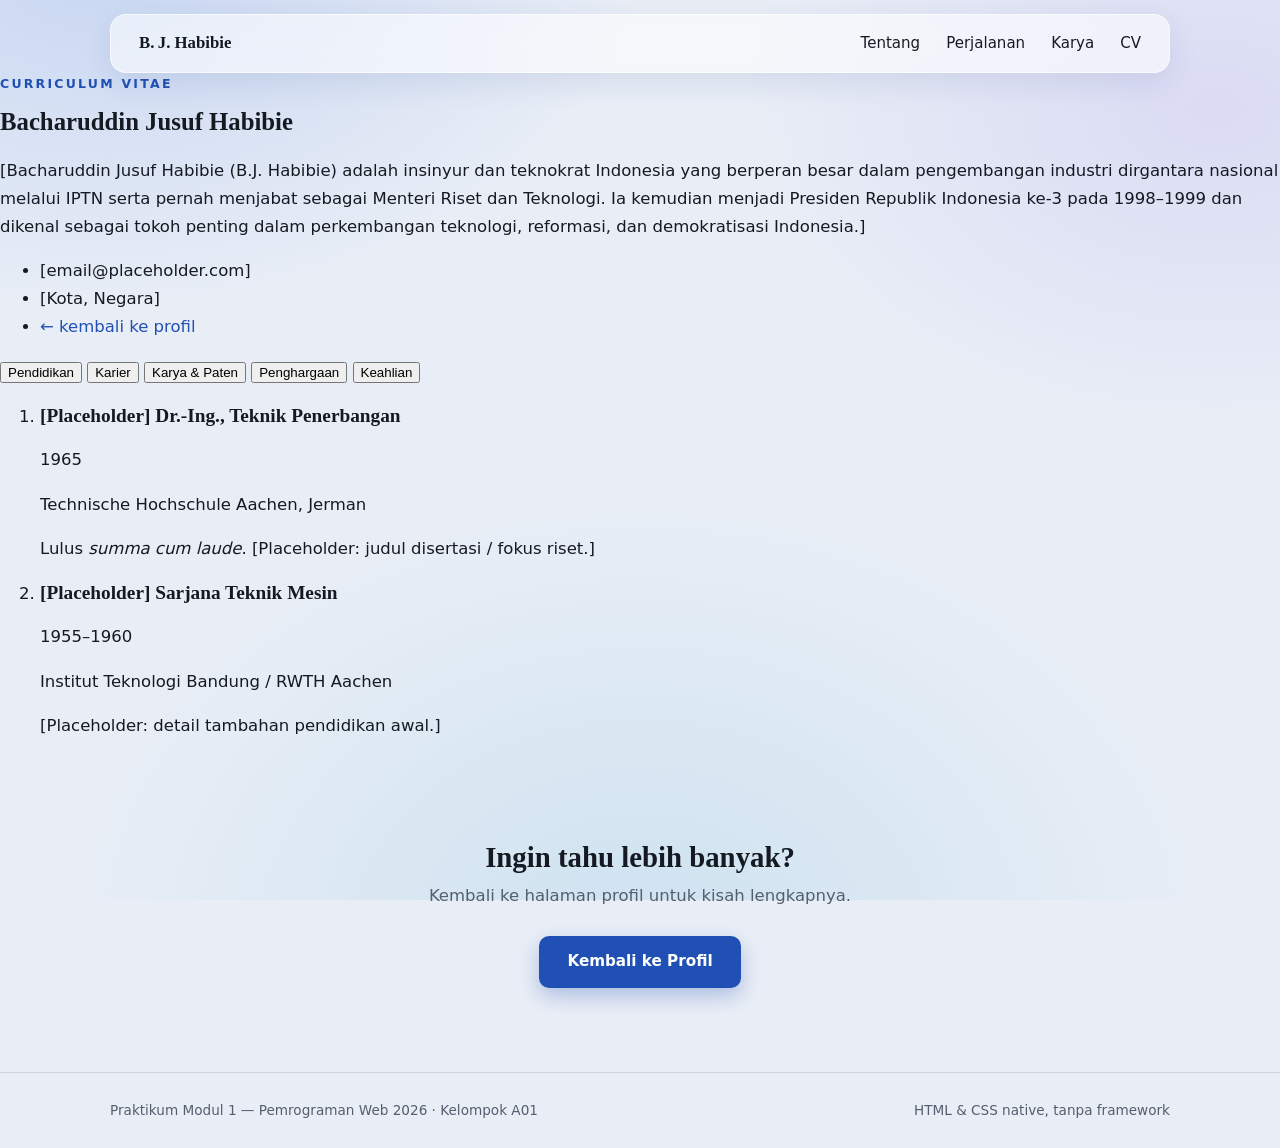
==== cv.html @ 192e9e18 "add: Halaman CV" ====
<!DOCTYPE html>
<html lang="id">
<head>
    <meta charset="UTF-8">
    <meta name="viewport" content="width=device-width, initial-scale=1.0">
    <title>CV — B.J. Habibie</title>
    <link rel="stylesheet" href="style.css">
</head>
<body>

    <header class="navbar">
        <div class="navbar-isi">
            <a href="index.html" class="logo">B.&thinsp;J.&nbsp;Habibie</a>

            <nav>
                <ul class="menu">
                    <li><a href="index.html#tentang">Tentang</a></li>
                    <li><a href="index.html#perjalanan">Perjalanan</a></li>
                    <li><a href="index.html#karya">Karya</a></li>
                    <li><a href="cv.html" class="menu-cv" aria-current="page">CV</a></li>
                </ul>
            </nav>
        </div>
    </header>

    <main>

        <!-- ===== KEPALA CV ===== -->
        <section class="cv-kepala">
            <p class="label">Curriculum Vitae</p>
            <h1>Bacharuddin Jusuf Habibie</h1>
            <p class="cv-pengantar">
                [Bacharuddin Jusuf Habibie (B.J. Habibie) adalah insinyur
                dan teknokrat Indonesia yang berperan besar dalam pengembangan industri dirgantara
                nasional melalui IPTN serta pernah menjabat sebagai Menteri Riset dan Teknologi.
                Ia kemudian menjadi Presiden Republik Indonesia ke-3 pada 1998–1999 dan dikenal sebagai tokoh
                penting dalam perkembangan teknologi, reformasi, dan demokratisasi Indonesia.]
            </p>

            <ul class="cv-kontak">
                <li>[email@placeholder.com]</li>
                <li>[Kota, Negara]</li>
                <li><a href="index.html">← kembali ke profil</a></li>
            </ul>
        </section>

        <!-- ===== CV TAB: interaktif ===== -->
        <section class="cv-tab-area" aria-label="Isi CV">

            <div class="cv-tab-bingkai">

                <!-- Daftar tab -->
                <div class="cv-tab-list" role="tablist" aria-label="Bagian CV">
                    <button class="cv-tab" role="tab" id="tab-pendidikan"
                            aria-controls="panel-pendidikan" aria-selected="true">
                        Pendidikan
                    </button>
                    <button class="cv-tab" role="tab" id="tab-karier"
                            aria-controls="panel-karier" aria-selected="false" tabindex="-1">
                        Karier
                    </button>
                    <button class="cv-tab" role="tab" id="tab-karya"
                            aria-controls="panel-karya" aria-selected="false" tabindex="-1">
                        Karya &amp; Paten
                    </button>
                    <button class="cv-tab" role="tab" id="tab-penghargaan"
                            aria-controls="panel-penghargaan" aria-selected="false" tabindex="-1">
                        Penghargaan
                    </button>
                    <button class="cv-tab" role="tab" id="tab-keahlian"
                            aria-controls="panel-keahlian" aria-selected="false" tabindex="-1">
                        Keahlian
                    </button>
                </div>

                <!-- Panel: Pendidikan -->
                <div class="cv-panel" role="tabpanel" id="panel-pendidikan"
                     aria-labelledby="tab-pendidikan">
                    <ol class="cv-daftar">
                        <li>
                            <div class="cv-baris-atas">
                                <h3>[Placeholder] Dr.-Ing., Teknik Penerbangan</h3>
                                <span class="cv-tahun">1965</span>
                            </div>
                            <p class="cv-institusi">Technische Hochschule Aachen, Jerman</p>
                            <p>Lulus <em>summa cum laude</em>. [Placeholder: judul disertasi / fokus riset.]</p>
                        </li>
                        <li>
                            <div class="cv-baris-atas">
                                <h3>[Placeholder] Sarjana Teknik Mesin</h3>
                                <span class="cv-tahun">1955&ndash;1960</span>
                            </div>
                            <p class="cv-institusi">Institut Teknologi Bandung / RWTH Aachen</p>
                            <p>[Placeholder: detail tambahan pendidikan awal.]</p>
                        </li>
                    </ol>
                </div>

                <!-- Panel: Karier -->
                <div class="cv-panel" role="tabpanel" id="panel-karier"
                     aria-labelledby="tab-karier" hidden>
                    <ol class="cv-daftar">
                        <li>
                            <div class="cv-baris-atas">
                                <h3>[Placeholder] Presiden ke-3 Republik Indonesia</h3>
                                <span class="cv-tahun">1998&ndash;1999</span>
                            </div>
                            <p class="cv-institusi">Republik Indonesia</p>
                            <p>[Placeholder: pencapaian utama masa jabatan.]</p>
                        </li>
                        <li>
                            <div class="cv-baris-atas">
                                <h3>[Placeholder] Menteri Riset dan Teknologi</h3>
                                <span class="cv-tahun">1978&ndash;1998</span>
                            </div>
                            <p class="cv-institusi">Kabinet Republik Indonesia</p>
                            <p>[Placeholder: ringkasan tanggung jawab dan capaian.]</p>
                        </li>
                        <li>
                            <div class="cv-baris-atas">
                                <h3>[Placeholder] Wakil Presiden Teknologi</h3>
                                <span class="cv-tahun">1974&ndash;1978</span>
                            </div>
                            <p class="cv-institusi">Messerschmitt-B&ouml;lkow-Blohm, Jerman</p>
                            <p>[Placeholder: deskripsi peran.]</p>
                        </li>
                    </ol>
                </div>

                <!-- Panel: Karya & Paten -->
                <div class="cv-panel" role="tabpanel" id="panel-karya"
                     aria-labelledby="tab-karya" hidden>
                    <div class="cv-grid-ringkas">
                        <div class="cv-kartu-ringkas">
                            <h3>[Placeholder] N-250 Gatotkaca</h3>
                            <p>Ringkasan singkat kontribusi &mdash; ganti dengan detail asli.</p>
                        </div>
                        <div class="cv-kartu-ringkas">
                            <h3>[Placeholder] CN-235</h3>
                            <p>Ringkasan singkat kontribusi &mdash; ganti dengan detail asli.</p>
                        </div>
                        <div class="cv-kartu-ringkas">
                            <h3>[Placeholder] Faktor Habibie</h3>
                            <p>Ringkasan singkat kontribusi &mdash; ganti dengan detail asli.</p>
                        </div>
                        <div class="cv-kartu-ringkas">
                            <h3>[Placeholder] Publikasi &amp; Paten</h3>
                            <p>Jumlah dan lingkup &mdash; ganti dengan detail asli.</p>
                        </div>
                    </div>
                </div>

                <!-- Panel: Penghargaan -->
                <div class="cv-panel" role="tabpanel" id="panel-penghargaan"
                     aria-labelledby="tab-penghargaan" hidden>
                    <ul class="cv-daftar-sederhana">
                        <li><strong>[Placeholder Tahun]</strong> — Nama penghargaan / gelar kehormatan.</li>
                        <li><strong>[Placeholder Tahun]</strong> — Nama penghargaan / gelar kehormatan.</li>
                        <li><strong>[Placeholder Tahun]</strong> — Nama penghargaan / gelar kehormatan.</li>
                    </ul>
                </div>

                <!-- Panel: Keahlian -->
                <div class="cv-panel" role="tabpanel" id="panel-keahlian"
                     aria-labelledby="tab-keahlian" hidden>
                    <div class="cv-tag-grup">
                        <span class="cv-tag">[Placeholder] Rekayasa Struktur Pesawat</span>
                        <span class="cv-tag">[Placeholder] Manajemen Riset</span>
                        <span class="cv-tag">[Placeholder] Kebijakan Teknologi</span>
                        <span class="cv-tag">[Placeholder] Kepemimpinan Publik</span>
                        <span class="cv-tag">[Placeholder] Bahasa: ...</span>
                    </div>
                </div>

            </div>
        </section>

        <!-- ===== AJAKAN AKHIR ===== -->
        <section class="ajakan">
            <h2>Ingin tahu lebih banyak?</h2>
            <p>Kembali ke halaman profil untuk kisah lengkapnya.</p>
            <a href="index.html" class="tombol">Kembali ke Profil</a>
        </section>

    </main>

    <footer class="footer">
        <div class="footer-isi">
            <p>Praktikum Modul 1 &mdash; Pemrograman Web 2026 &middot; Kelompok A01</p>
            <p>HTML &amp; CSS native, tanpa framework</p>
        </div>
    </footer>

    <script>
        // Tab CV: klik tombol tab -> tampilkan panel terkait, sembunyikan lainnya.
        // Ditulis vanilla JS, tanpa library, sesuai batasan tugas.
        (function () {
            const tabs = document.querySelectorAll('.cv-tab');
            const panels = document.querySelectorAll('.cv-panel');

            function aktifkan(tab) {
                tabs.forEach(function (t) {
                    const aktif = t === tab;
                    t.setAttribute('aria-selected', aktif ? 'true' : 'false');
                    t.tabIndex = aktif ? 0 : -1;
                });
                panels.forEach(function (panel) {
                    panel.hidden = panel.id !== tab.getAttribute('aria-controls');
                });
            }

            tabs.forEach(function (tab, index) {
                tab.addEventListener('click', function () {
                    aktifkan(tab);
                });

                // Navigasi panah kiri/kanan antar tab (aksesibilitas keyboard)
                tab.addEventListener('keydown', function (e) {
                    let target = null;
                    if (e.key === 'ArrowRight') {
                        target = tabs[(index + 1) % tabs.length];
                    } else if (e.key === 'ArrowLeft') {
                        target = tabs[(index - 1 + tabs.length) % tabs.length];
                    }
                    if (target) {
                        e.preventDefault();
                        target.focus();
                        aktifkan(target);
                    }
                });
            });
        })();
    </script>

</body>
</html>
---- style.css ----
/* ==========================================================
   style.css — Portfolio B.J. Habibie
   Praktikum Modul 1 PemWeb 2026 — HTML & CSS native

   Arah desain: "langit teknik" — latar gradasi biru berlapis,
   panel kaca tembus pandang (frosted glass / backdrop-filter),
   tinta gelap, satu biru teknik. Font sistem, tanpa internet.

   Peta requirement (untuk demo, cari komentar bertanda ini):
     [REQ: PSEUDO-CLASS]  [REQ: POSITION]  [REQ: DISPLAY]
     [REQ: FLEX]          [REQ: GRID]      [REQ: RESPONSIVE]
   ========================================================== */


/* ---------- 1. Variabel ---------- */

:root {
    --tinta:      #151a22;
    --redup:      #545e6e;
    --biru:       #2050b3;   /* biru teknik / blueprint */
    --biru-tua:   #173c88;
    --biru-pucat: rgba(32, 80, 179, 0.08);
    --garis:      rgba(21, 26, 34, 0.12);

    /* resep kaca: putih tembus pandang + blur latar */
    --kaca:       rgba(255, 255, 255, 0.55);
    --kaca-pekat: rgba(255, 255, 255, 0.72);
    --kaca-tepi:  rgba(255, 255, 255, 0.65);

    --serif: Georgia, "Times New Roman", serif;
    --sans:  "Segoe UI", system-ui, -apple-system, Roboto, sans-serif;

    --lebar:  1060px;
    --radius: 16px;
    --jeda:   0.22s ease;
    --bayang: 0 10px 30px rgba(23, 60, 136, 0.10);
}


/* ---------- 2. Dasar ---------- */

* { box-sizing: border-box; }

body {
    margin: 0;
    font-family: var(--sans);
    font-size: 16.5px;
    line-height: 1.7;
    color: var(--tinta);
    /* latar berlapis: tiga cahaya biru di atas dasar dingin */
    background-color: #e9eef6;
    background-image:
        radial-gradient(900px 600px at 8% -5%,  rgba(64, 118, 226, 0.20), transparent 60%),
        radial-gradient(800px 550px at 95% 12%, rgba(120, 92, 228, 0.13), transparent 60%),
        radial-gradient(900px 700px at 50% 105%, rgba(38, 154, 204, 0.14), transparent 65%);
    background-attachment: fixed;
    background-repeat: no-repeat;
}

img { max-width: 100%; display: block; }          /* [REQ: DISPLAY] block */

h1, h2, h3 {
    font-family: var(--serif);
    font-weight: 600;
    line-height: 1.15;
    margin-top: 0;
    text-wrap: balance;
}

a { color: var(--biru); text-decoration: none; }

/* label kecil huruf kapital — dipakai berulang */
.label {
    margin: 0 0 14px;
    font-size: 0.78rem;
    font-weight: 600;
    letter-spacing: 0.18em;
    text-transform: uppercase;
    color: var(--biru);
}

/* [REQ: PSEUDO-CLASS] :focus-visible — penanda fokus keyboard */
a:focus-visible,
button:focus-visible {
    outline: 2px solid var(--biru);
    outline-offset: 3px;
}


/* ---------- 3. Navbar: bilah kaca melayang ---------- */

.navbar {
    position: sticky;                /* [REQ: POSITION] sticky — menempel saat digulir */
    top: 14px;
    z-index: 100;
    max-width: var(--lebar);
    margin: 14px auto 0;
    padding: 0 8px;
    background-color: var(--kaca);
    backdrop-filter: blur(14px);     /* efek kaca: buramkan apa pun di belakangnya */
    -webkit-backdrop-filter: blur(14px);
    border: 1px solid var(--kaca-tepi);
    border-radius: var(--radius);
    box-shadow: var(--bayang);
}

.navbar-isi {
    padding: 14px 20px;
    display: flex;                   /* [REQ: FLEX] nama kiri, menu kanan */
    align-items: baseline;
    justify-content: space-between;
    gap: 16px;
}

.logo {
    font-family: var(--serif);
    font-size: 1.05rem;
    font-weight: 600;
    color: var(--tinta);
}

.menu {
    list-style: none;
    margin: 0;
    padding: 0;
    display: flex;                   /* [REQ: FLEX] */
    align-items: baseline;
    gap: 26px;
}

.menu a {
    position: relative;              /* [REQ: POSITION] induk garis bawah animasi */
    display: inline-block;           /* [REQ: DISPLAY] inline-block */
    font-size: 0.94rem;
    font-weight: 500;
    color: var(--tinta);
}

/* garis bawah yang tumbuh saat hover */
.menu a::after {
    content: "";
    position: absolute;              /* [REQ: POSITION] absolute — relatif ke tautannya */
    left: 0;
    bottom: -4px;
    width: 100%;
    height: 2px;
    background-color: var(--biru);
    transform: scaleX(0);
    transform-origin: left;
    transition: transform var(--jeda);
}

/* [REQ: PSEUDO-CLASS] :hover */
.menu a:hover::after { transform: scaleX(1); }

.menu-cv { color: var(--biru); font-weight: 600; }


/* ---------- 4. Hero ---------- */

.hero {
    max-width: var(--lebar);
    margin: 0 auto;
    padding: 84px 24px 64px;
    display: grid;                   /* [REQ: GRID] teks | foto */
    grid-template-columns: 1.2fr 0.8fr;
    align-items: center;
    gap: 64px;
}

.hero h1 {
    margin: 0 0 20px;
    font-size: 3.4rem;
    letter-spacing: -0.01em;
}

.hero-pengantar {
    margin: 0 0 32px;
    max-width: 52ch;
    font-size: 1.12rem;
    color: var(--redup);
}

.hero-tombol {
    display: flex;                   /* [REQ: FLEX] */
    flex-wrap: wrap;
    align-items: center;
    gap: 26px;
}

.hero-foto {
    margin: 0;
    position: relative;              /* [REQ: POSITION] induk untuk bingkai offset */
}

.hero-foto img {
    width: 100%;
    border-radius: var(--radius);
    border: 1px solid var(--kaca-tepi);
    box-shadow: 0 18px 44px rgba(23, 60, 136, 0.20);
}

/* bingkai kaca tipis yang bergeser di belakang foto */
.hero-foto::before {
    content: "";
    position: absolute;              /* [REQ: POSITION] absolute */
    top: 16px;
    left: 16px;
    width: 100%;
    height: calc(100% - 2.4em);
    background-color: var(--biru-pucat);
    border: 1px solid rgba(32, 80, 179, 0.25);
    border-radius: var(--radius);
    z-index: -1;
}

.hero-foto figcaption {
    margin-top: 12px;
    font-size: 0.82rem;
    color: var(--redup);
}


/* ---------- 5. Tombol & tautan ---------- */

.tombol {
    display: inline-block;           /* [REQ: DISPLAY] inline-block — <a> bisa diberi padding */
    padding: 13px 28px;
    font-size: 0.95rem;
    font-weight: 600;
    color: #ffffff;
    background-color: var(--biru);
    border-radius: 10px;
    box-shadow: 0 8px 20px rgba(32, 80, 179, 0.30);
    transition: background-color var(--jeda), transform var(--jeda), box-shadow var(--jeda);
}

/* [REQ: PSEUDO-CLASS] :hover dan :active */
.tombol:hover {
    background-color: var(--biru-tua);
    transform: translateY(-2px);
    box-shadow: 0 12px 26px rgba(32, 80, 179, 0.38);
}

.tombol:active { transform: translateY(0); }

.tautan-panah {
    font-weight: 600;
    font-size: 0.95rem;
}

.tautan-panah::after {
    content: " \2193";               /* panah ke bawah */
    display: inline-block;
    transition: transform var(--jeda);
}

.tautan-panah:hover::after { transform: translateY(3px); }


/* ---------- 6. Statistik: panel kaca ---------- */

.statistik {
    max-width: var(--lebar);
    margin: 0 auto;
    padding: 34px 36px;
    display: grid;                   /* [REQ: GRID] empat kolom */
    grid-template-columns: repeat(4, 1fr);
    gap: 32px;
    background-color: var(--kaca);
    backdrop-filter: blur(14px);
    -webkit-backdrop-filter: blur(14px);
    border: 1px solid var(--kaca-tepi);
    border-radius: var(--radius);
    box-shadow: var(--bayang);
}

.stat strong {
    display: block;                  /* [REQ: DISPLAY] block — angka turun satu baris */
    font-family: var(--serif);
    font-size: 2rem;
    font-weight: 600;
    font-variant-numeric: tabular-nums;
    line-height: 1.2;
}

.stat span { font-size: 0.88rem; color: var(--redup); }


/* ---------- 7. Kerangka bagian: label kiri, isi kanan ---------- */

.bagian {
    max-width: var(--lebar);
    margin: 0 auto;
    padding: 84px 24px 0;
    display: grid;                   /* [REQ: GRID] kolom label | kolom isi */
    grid-template-columns: 200px 1fr;
    gap: 24px 48px;
    align-items: start;
}

.bagian h2 {
    font-size: 2rem;
    margin: 0 0 26px;
    max-width: 22ch;
}

.bagian-isi p { color: var(--redup); max-width: 62ch; margin: 0 0 16px; }

/* [REQ: PSEUDO-CLASS] :first-of-type — paragraf pembuka lebih besar & gelap */
.bagian-isi > p:first-of-type {
    font-size: 1.1rem;
    color: var(--tinta);
}


/* ---------- 8. Linimasa: panel kaca berisi baris ---------- */

.linimasa {
    list-style: none;
    margin: 0;
    padding: 6px 26px;
    background-color: var(--kaca);
    backdrop-filter: blur(14px);
    -webkit-backdrop-filter: blur(14px);
    border: 1px solid var(--kaca-tepi);
    border-radius: var(--radius);
    box-shadow: var(--bayang);
}

.linimasa li {
    display: grid;                   /* [REQ: GRID] tahun | isi */
    grid-template-columns: 90px 1fr;
    gap: 20px;
    padding: 20px 0;
    border-top: 1px solid var(--garis);
    transition: background-color var(--jeda);
}

/* [REQ: PSEUDO-CLASS] :first-child — baris pertama tanpa garis atas */
.linimasa li:first-child { border-top: none; }

/* [REQ: PSEUDO-CLASS] :hover — baris disorot tipis */
.linimasa li:hover { background-color: var(--biru-pucat); }

.linimasa .tahun {
    font-family: var(--serif);
    font-size: 1.05rem;
    font-weight: 600;
    font-variant-numeric: tabular-nums;
    color: var(--biru);
}

.linimasa h3 { font-size: 1.08rem; margin: 0 0 4px; }

.linimasa p { margin: 0; font-size: 0.94rem; }


/* ---------- 9. Karya: kartu-kartu kaca ---------- */

.karya-grid {
    display: grid;                   /* [REQ: GRID] 2×2 */
    grid-template-columns: 1fr 1fr;
    gap: 18px;
}

.karya-item {
    padding: 30px 28px;
    background-color: var(--kaca);
    backdrop-filter: blur(14px);
    -webkit-backdrop-filter: blur(14px);
    border: 1px solid var(--kaca-tepi);
    border-radius: var(--radius);
    box-shadow: var(--bayang);
    transition: transform var(--jeda), background-color var(--jeda), box-shadow var(--jeda);
}

/* [REQ: PSEUDO-CLASS] :hover — kartu memekat dan sedikit terangkat */
.karya-item:hover {
    background-color: var(--kaca-pekat);
    transform: translateY(-4px);
    box-shadow: 0 16px 38px rgba(23, 60, 136, 0.16);
}

.karya-jenis {
    margin: 0 0 12px;
    font-size: 0.74rem;
    font-weight: 600;
    letter-spacing: 0.16em;
    text-transform: uppercase;
    color: var(--biru);
}

.karya-item h3 { font-size: 1.2rem; margin: 0 0 8px; }

.karya-item > p:last-child { margin: 0; font-size: 0.94rem; color: var(--redup); }


/* ---------- 10. Kutipan: pita biru tua ---------- */

.kutipan {
    margin-top: 84px;
    padding: 76px 24px;
    background-image: linear-gradient(120deg, #13234d 0%, #173c88 55%, #1d2f6f 100%);
}

.kutipan blockquote {
    max-width: 720px;
    margin: 0 auto;
    text-align: center;
}

.kutipan p {
    margin: 0 0 18px;
    font-family: var(--serif);
    font-style: italic;
    font-size: 1.55rem;
    line-height: 1.5;
    color: #eef2fa;
    text-wrap: balance;
}

.kutipan cite {
    font-style: normal;
    font-size: 0.8rem;
    font-weight: 600;
    letter-spacing: 0.18em;
    text-transform: uppercase;
    color: #9db9ee;
}


/* ---------- 11. Ajakan akhir ---------- */

.ajakan {
    max-width: var(--lebar);
    margin: 0 auto;
    padding: 84px 24px;
    text-align: center;
}

.ajakan h2 { font-size: 1.8rem; margin: 0 0 8px; }

.ajakan p { margin: 0 0 26px; color: var(--redup); }


/* ---------- 12. Footer ---------- */

.footer {
    border-top: 1px solid var(--garis);
    padding: 26px 24px;
}

.footer-isi {
    max-width: var(--lebar);
    margin: 0 auto;
    display: flex;                   /* [REQ: FLEX] */
    flex-wrap: wrap;
    justify-content: space-between;
    gap: 8px;
}

.footer p { margin: 0; font-size: 0.85rem; color: var(--redup); }


/* ==========================================================
   13. [REQ: RESPONSIVE] — tablet lalu HP
   ========================================================== */

/* Tablet */
@media (max-width: 900px) {
    .navbar { margin: 10px 16px 0; }

    .hero {
        grid-template-columns: 1fr;
        padding: 52px 24px 44px;
        gap: 40px;
    }

    .hero h1 { font-size: 2.5rem; }

    .hero-foto { max-width: 360px; }

    .statistik {
        margin: 0 16px;
        grid-template-columns: repeat(2, 1fr);
        gap: 24px;
    }

    .bagian {
        grid-template-columns: 1fr;   /* label pindah ke atas isi */
        padding-top: 60px;
        gap: 4px;
    }

    .kutipan { margin-top: 60px; }
}

/* HP */
@media (max-width: 600px) {
    .navbar { top: 8px; }

    .navbar-isi {
        flex-direction: column;      /* [REQ: FLEX] arah sumbu berubah */
        align-items: flex-start;
        gap: 8px;
        padding: 12px 18px;
    }

    .menu { flex-wrap: wrap; gap: 16px; }

    .hero h1 { font-size: 2rem; }

    .statistik { grid-template-columns: 1fr; }

    .stat { border-left: 2px solid var(--biru); padding-left: 14px; }

    .linimasa { padding: 4px 18px; }

    .linimasa li { grid-template-columns: 64px 1fr; gap: 14px; }

    .karya-grid { grid-template-columns: 1fr; }

    .kutipan p { font-size: 1.25rem; }

    .tombol { width: 100%; text-align: center; }

    .footer-isi { justify-content: center; text-align: center; }
}

/* Hormati pengguna yang mematikan animasi di sistemnya */
@media (prefers-reduced-motion: reduce) {
    * { transition: none !important; }
}
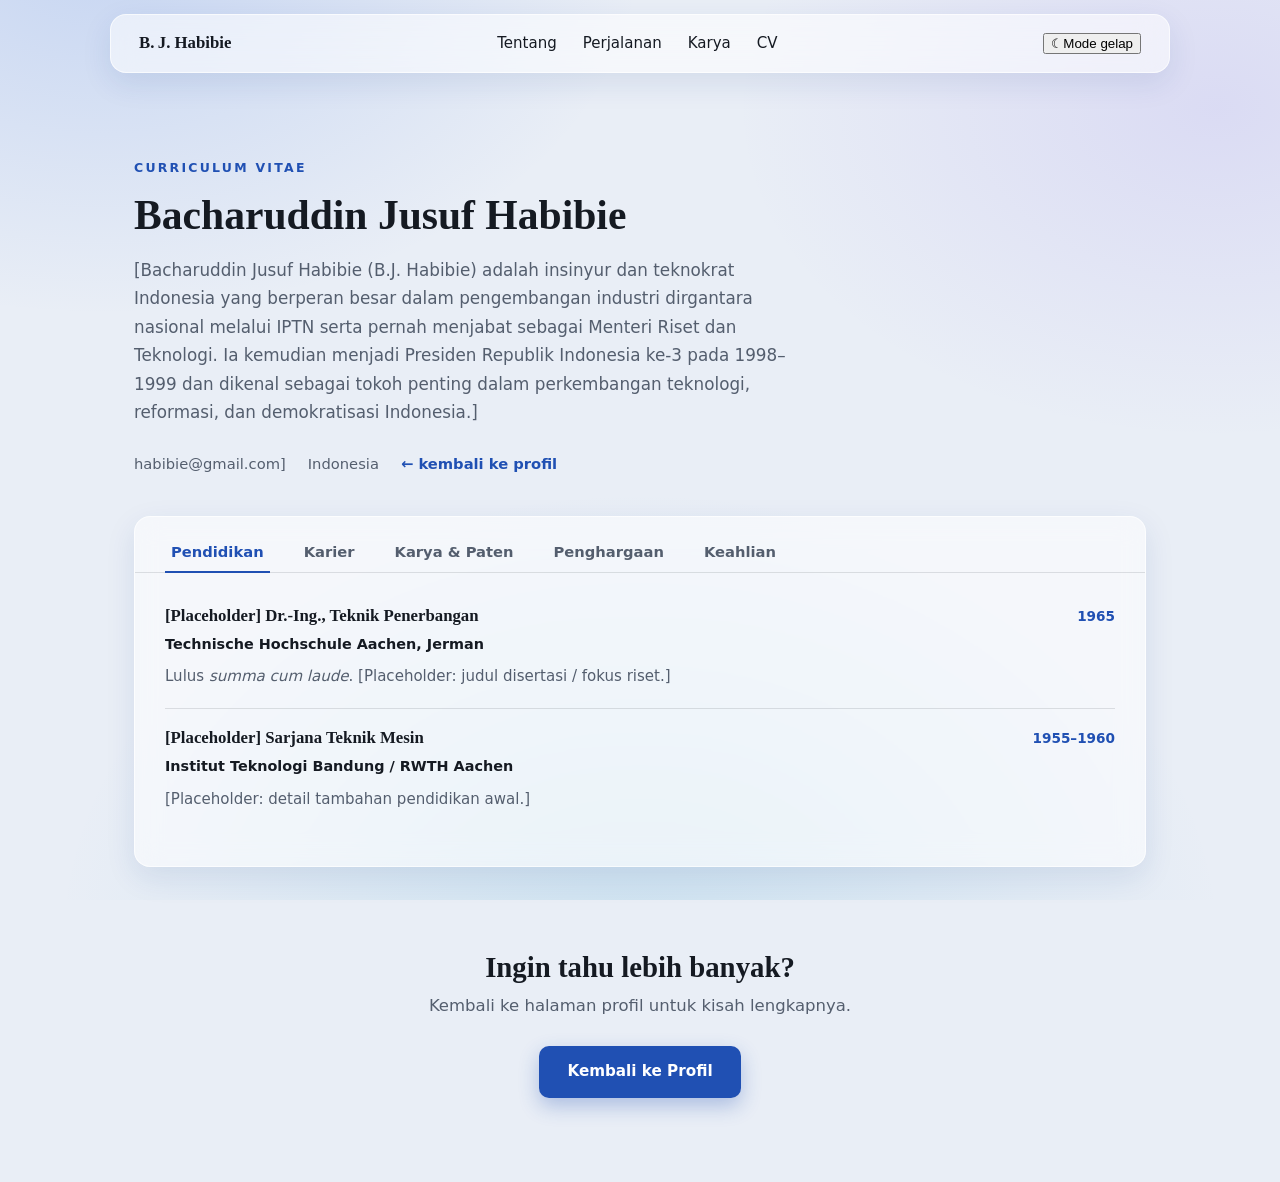
==== commit c3a7306c: "Update cv.html" ====
--- a/cv.html
+++ b/cv.html
@@ -20,6 +20,7 @@
                     <li><a href="cv.html" class="menu-cv" aria-current="page">CV</a></li>
                 </ul>
             </nav>
+            <button class="theme-toggle" type="button" id="theme-toggle" aria-label="Aktifkan mode gelap" aria-pressed="false"><span class="theme-toggle-icon" aria-hidden="true">☾</span><span class="theme-toggle-text">Mode gelap</span></button>
         </div>
     </header>
 
@@ -38,8 +39,8 @@
             </p>
 
             <ul class="cv-kontak">
-                <li>[email@placeholder.com]</li>
-                <li>[Kota, Negara]</li>
+                <li>habibie@gmail.com]</li>
+                <li>Indonesia</li>
                 <li><a href="index.html">← kembali ke profil</a></li>
             </ul>
         </section>
@@ -184,13 +185,17 @@
 
     </main>
 
-    <footer class="footer">
-        <div class="footer-isi">
-            <p>Praktikum Modul 1 &mdash; Pemrograman Web 2026 &middot; Kelompok A01</p>
-            <p>HTML &amp; CSS native, tanpa framework</p>
-        </div>
-    </footer>
-
+    <script>
+        (function () {
+            const root=document.documentElement, toggle=document.getElementById('theme-toggle');
+            if(!toggle) return;
+            const icon=toggle.querySelector('.theme-toggle-icon'), text=toggle.querySelector('.theme-toggle-text');
+            function setTheme(mode){ const dark=mode==='dark'; root.dataset.theme=dark?'dark':'light'; toggle.setAttribute('aria-pressed',dark?'true':'false'); toggle.setAttribute('aria-label',dark?'Aktifkan mode terang':'Aktifkan mode gelap'); icon.textContent=dark?'☀':'☾'; text.textContent=dark?'Mode terang':'Mode gelap'; }
+            const saved=localStorage.getItem('theme');
+            setTheme(saved || (matchMedia('(prefers-color-scheme: dark)').matches?'dark':'light'));
+            toggle.addEventListener('click',()=>{ const next=root.dataset.theme==='dark'?'light':'dark'; localStorage.setItem('theme',next); setTheme(next); });
+        })();
+    </script>
     <script>
         // Tab CV: klik tombol tab -> tampilkan panel terkait, sembunyikan lainnya.
         // Ditulis vanilla JS, tanpa library, sesuai batasan tugas.
--- a/style.css
+++ b/style.css
@@ -1,19 +1,3 @@
-/* ==========================================================
-   style.css — Portfolio B.J. Habibie
-   Praktikum Modul 1 PemWeb 2026 — HTML & CSS native
-
-   Arah desain: "langit teknik" — latar gradasi biru berlapis,
-   panel kaca tembus pandang (frosted glass / backdrop-filter),
-   tinta gelap, satu biru teknik. Font sistem, tanpa internet.
-
-   Peta requirement (untuk demo, cari komentar bertanda ini):
-     [REQ: PSEUDO-CLASS]  [REQ: POSITION]  [REQ: DISPLAY]
-     [REQ: FLEX]          [REQ: GRID]      [REQ: RESPONSIVE]
-   ========================================================== */
-
-
-/* ---------- 1. Variabel ---------- */
-
 :root {
     --tinta:      #151a22;
     --redup:      #545e6e;
@@ -532,3 +516,219 @@
 @media (prefers-reduced-motion: reduce) {
     * { transition: none !important; }
 }
+
+/* ==========================================================
+   14. HALAMAN CV — kepala + tab interaktif
+   ========================================================== */
+
+/* ---------- Kepala CV ---------- */
+
+.cv-kepala {
+    max-width: var(--lebar);
+    margin: 0 auto;
+    padding: 84px 24px 0;
+}
+
+.cv-kepala h1 {
+    margin: 0 0 16px;
+    font-size: 2.6rem;
+}
+
+.cv-pengantar {
+    margin: 0 0 24px;
+    max-width: 62ch;
+    font-size: 1.05rem;
+    color: var(--redup);
+}
+
+.cv-kontak {
+    list-style: none;
+    margin: 0;
+    padding: 0;
+    display: flex;                   /* [REQ: FLEX] */
+    flex-wrap: wrap;
+    gap: 10px 22px;
+    font-size: 0.92rem;
+    color: var(--redup);
+}
+
+.cv-kontak a { font-weight: 600; }
+
+
+/* ---------- Area tab ---------- */
+
+.cv-tab-area {
+    max-width: var(--lebar);
+    margin: 0 auto;
+    padding: 40px 24px 0;
+}
+
+.cv-tab-bingkai {
+    background-color: var(--kaca);
+    backdrop-filter: blur(14px);
+    -webkit-backdrop-filter: blur(14px);
+    border: 1px solid var(--kaca-tepi);
+    border-radius: var(--radius);
+    box-shadow: var(--bayang);
+    overflow: hidden;
+}
+
+.cv-tab-list {
+    display: flex;                   /* [REQ: FLEX] daftar tombol tab sejajar */
+    flex-wrap: wrap;
+    gap: 4px;
+    padding: 14px 18px 0;
+    border-bottom: 1px solid var(--garis);
+}
+
+.cv-tab {
+    position: relative;              /* [REQ: POSITION] induk garis penanda aktif */
+    padding: 12px 18px;
+    font-family: var(--sans);
+    font-size: 0.92rem;
+    font-weight: 600;
+    color: var(--redup);
+    background: none;
+    border: none;
+    cursor: pointer;
+    transition: color var(--jeda);
+}
+
+/* [REQ: PSEUDO-CLASS] :hover */
+.cv-tab:hover { color: var(--tinta); }
+
+/* [REQ: PSEUDO-CLASS] [aria-selected="true"] — tab yang sedang aktif */
+.cv-tab[aria-selected="true"] { color: var(--biru); }
+
+.cv-tab[aria-selected="true"]::after {
+    content: "";
+    position: absolute;              /* [REQ: POSITION] absolute — garis penanda tab aktif */
+    left: 12px;
+    right: 12px;
+    bottom: -1px;
+    height: 2px;
+    background-color: var(--biru);
+}
+
+.cv-tab:focus-visible {
+    outline: 2px solid var(--biru);
+    outline-offset: 2px;
+}
+
+.cv-panel {
+    padding: 32px 30px 36px;
+}
+
+/* Panel yang tidak aktif disembunyikan lewat atribut [hidden] bawaan HTML */
+
+
+/* ---------- Isi panel: daftar riwayat ---------- */
+
+.cv-daftar {
+    list-style: none;
+    margin: 0;
+    padding: 0;
+}
+
+.cv-daftar > li {
+    padding: 18px 0;
+    border-top: 1px solid var(--garis);
+}
+
+/* [REQ: PSEUDO-CLASS] :first-child — item pertama tanpa garis atas */
+.cv-daftar > li:first-child { border-top: none; padding-top: 0; }
+
+.cv-baris-atas {
+    display: flex;                   /* [REQ: FLEX] judul kiri, tahun kanan */
+    justify-content: space-between;
+    align-items: baseline;
+    gap: 16px;
+    flex-wrap: wrap;
+}
+
+.cv-baris-atas h3 { font-size: 1.05rem; margin: 0; }
+
+.cv-tahun {
+    flex-shrink: 0;
+    font-size: 0.85rem;
+    font-weight: 600;
+    color: var(--biru);
+    font-variant-numeric: tabular-nums;
+}
+
+.cv-institusi {
+    margin: 4px 0 8px;
+    font-size: 0.9rem;
+    font-weight: 600;
+    color: var(--tinta);
+}
+
+.cv-daftar p:not(.cv-institusi) { margin: 0; color: var(--redup); font-size: 0.94rem; }
+
+
+/* ---------- Isi panel: karya ringkas ---------- */
+
+.cv-grid-ringkas {
+    display: grid;                   /* [REQ: GRID] kartu ringkas 2 kolom */
+    grid-template-columns: 1fr 1fr;
+    gap: 16px;
+}
+
+.cv-kartu-ringkas {
+    padding: 18px 20px;
+    background-color: var(--kaca-pekat);
+    border: 1px solid var(--garis);
+    border-radius: 12px;
+}
+
+.cv-kartu-ringkas h3 { font-size: 1rem; margin: 0 0 6px; }
+
+.cv-kartu-ringkas p { margin: 0; font-size: 0.9rem; color: var(--redup); }
+
+
+/* ---------- Isi panel: penghargaan sederhana ---------- */
+
+.cv-daftar-sederhana {
+    margin: 0;
+    padding-left: 20px;
+    color: var(--redup);
+}
+
+.cv-daftar-sederhana li { padding: 6px 0; }
+.cv-daftar-sederhana strong { color: var(--tinta); }
+
+
+/* ---------- Isi panel: keahlian (tag) ---------- */
+
+.cv-tag-grup {
+    display: flex;                   /* [REQ: FLEX] tag mengalir dan membungkus */
+    flex-wrap: wrap;
+    gap: 10px;
+}
+
+.cv-tag {
+    display: inline-block;           /* [REQ: DISPLAY] inline-block */
+    padding: 8px 16px;
+    font-size: 0.86rem;
+    font-weight: 600;
+    color: var(--biru-tua);
+    background-color: var(--biru-pucat);
+    border: 1px solid rgba(32, 80, 179, 0.22);
+    border-radius: 999px;
+}
+
+
+/* ---------- [REQ: RESPONSIVE] CV di layar sempit ---------- */
+
+@media (max-width: 900px) {
+    .cv-kepala { padding-top: 60px; }
+    .cv-grid-ringkas { grid-template-columns: 1fr; }
+}
+
+@media (max-width: 600px) {
+    .cv-kepala h1 { font-size: 2rem; }
+    .cv-tab-list { gap: 2px; }
+    .cv-tab { padding: 10px 12px; font-size: 0.86rem; }
+    .cv-panel { padding: 24px 18px 28px; }
+    .cv-baris-atas { flex-direction: column; align-items: flex-start; gap: 4px; }
+}
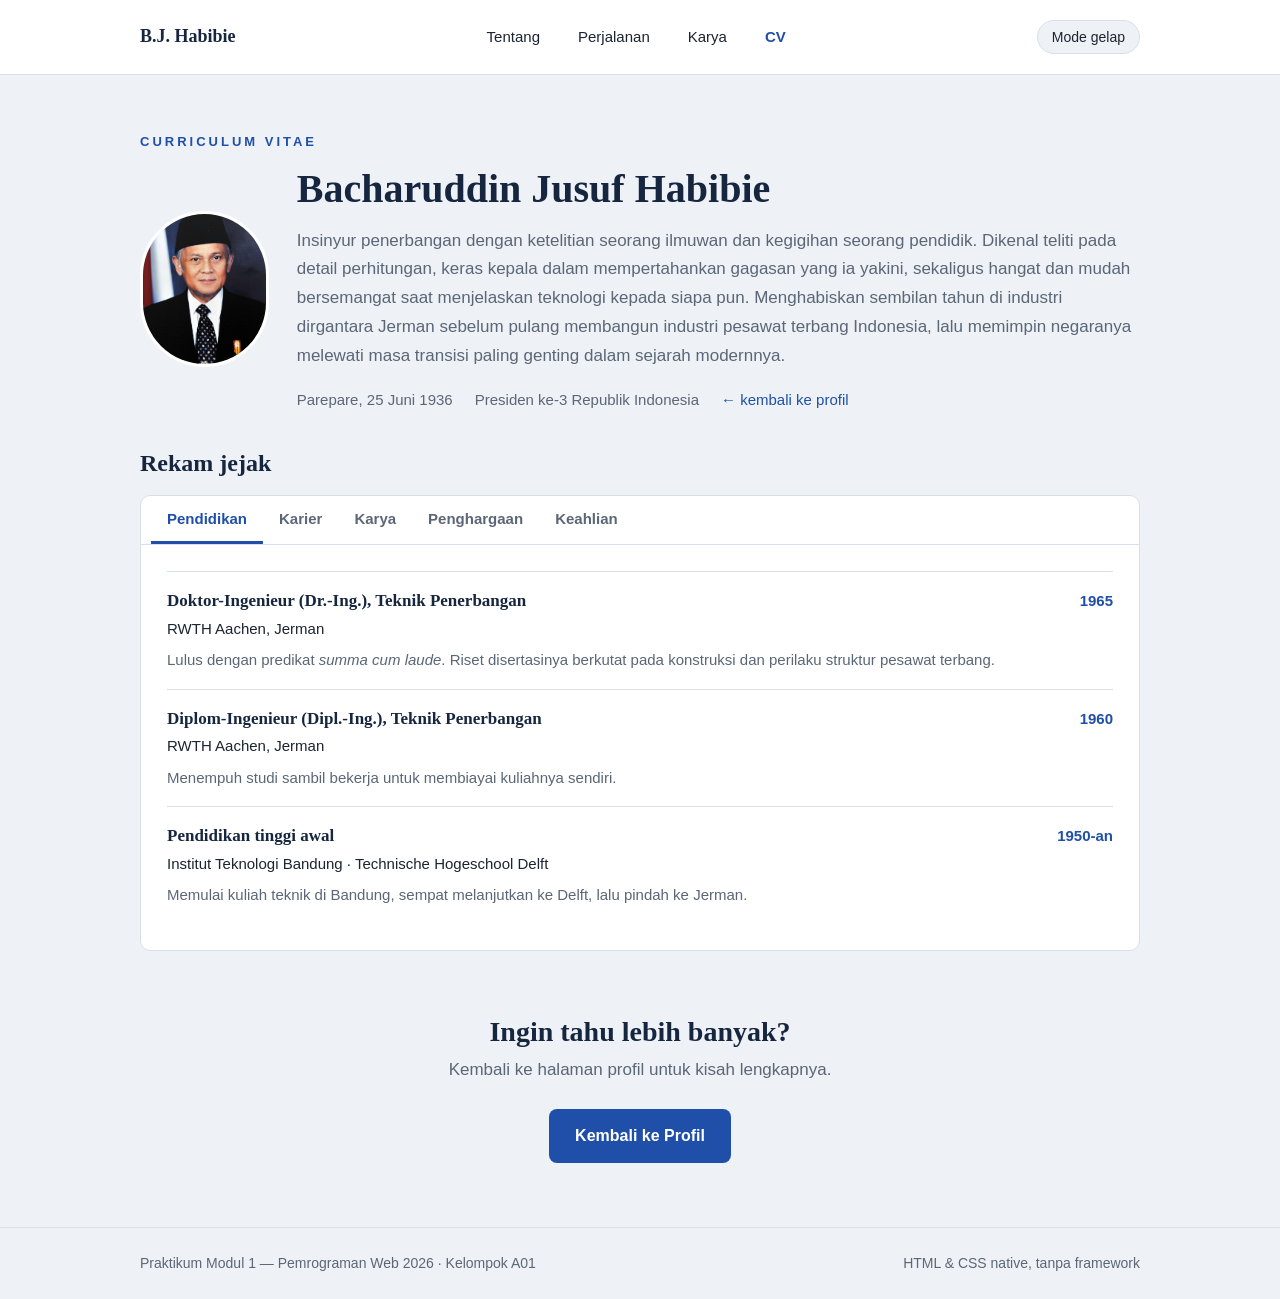
==== commit 82388a02: "finishing" ====
--- a/cv.html
+++ b/cv.html
@@ -8,67 +8,80 @@
 </head>
 <body>
 
+    <!-- NAVBAR: position sticky + display flex -->
     <header class="navbar">
         <div class="navbar-isi">
-            <a href="index.html" class="logo">B.&thinsp;J.&nbsp;Habibie</a>
+            <a href="index.html" class="logo">B.J. Habibie</a>
 
             <nav>
                 <ul class="menu">
                     <li><a href="index.html#tentang">Tentang</a></li>
                     <li><a href="index.html#perjalanan">Perjalanan</a></li>
                     <li><a href="index.html#karya">Karya</a></li>
-                    <li><a href="cv.html" class="menu-cv" aria-current="page">CV</a></li>
+                    <li><a href="cv.html" class="menu-cv">CV</a></li>
                 </ul>
             </nav>
-            <button class="theme-toggle" type="button" id="theme-toggle" aria-label="Aktifkan mode gelap" aria-pressed="false"><span class="theme-toggle-icon" aria-hidden="true">☾</span><span class="theme-toggle-text">Mode gelap</span></button>
+
+            <button class="tombol-tema" type="button" id="tombol-tema">Mode gelap</button>
         </div>
     </header>
 
     <main>
 
-        <!-- ===== KEPALA CV ===== -->
+        <!-- KEPALA CV: foto + deskripsi karakter -->
         <section class="cv-kepala">
             <p class="label">Curriculum Vitae</p>
-            <h1>Bacharuddin Jusuf Habibie</h1>
-            <p class="cv-pengantar">
-                [Bacharuddin Jusuf Habibie (B.J. Habibie) adalah insinyur
-                dan teknokrat Indonesia yang berperan besar dalam pengembangan industri dirgantara
-                nasional melalui IPTN serta pernah menjabat sebagai Menteri Riset dan Teknologi.
-                Ia kemudian menjadi Presiden Republik Indonesia ke-3 pada 1998–1999 dan dikenal sebagai tokoh
-                penting dalam perkembangan teknologi, reformasi, dan demokratisasi Indonesia.]
-            </p>
-
-            <ul class="cv-kontak">
-                <li>habibie@gmail.com]</li>
-                <li>Indonesia</li>
-                <li><a href="index.html">← kembali ke profil</a></li>
-            </ul>
+
+            <div class="cv-identitas">
+                <img class="cv-foto" src="img/habibie.jpg" alt="Potret B.J. Habibie"
+                     width="150" height="150">
+
+                <div>
+                    <h1>Bacharuddin Jusuf Habibie</h1>
+                    <p class="cv-pengantar">
+                        Insinyur penerbangan dengan ketelitian seorang ilmuwan dan kegigihan
+                        seorang pendidik. Dikenal teliti pada detail perhitungan, keras kepala
+                        dalam mempertahankan gagasan yang ia yakini, sekaligus hangat dan mudah
+                        bersemangat saat menjelaskan teknologi kepada siapa pun. Menghabiskan
+                        sembilan tahun di industri dirgantara Jerman sebelum pulang membangun
+                        industri pesawat terbang Indonesia, lalu memimpin negaranya melewati
+                        masa transisi paling genting dalam sejarah modernnya.
+                    </p>
+
+                    <ul class="cv-kontak">
+                        <li>Parepare, 25 Juni 1936</li>
+                        <li>Presiden ke-3 Republik Indonesia</li>
+                        <li><a href="index.html">&larr; kembali ke profil</a></li>
+                    </ul>
+                </div>
+            </div>
         </section>
 
-        <!-- ===== CV TAB: interaktif ===== -->
-        <section class="cv-tab-area" aria-label="Isi CV">
+        <!-- ISI CV: tab interaktif -->
+        <section class="cv-tab-area">
+            <h2>Rekam jejak</h2>
 
             <div class="cv-tab-bingkai">
 
                 <!-- Daftar tab -->
-                <div class="cv-tab-list" role="tablist" aria-label="Bagian CV">
-                    <button class="cv-tab" role="tab" id="tab-pendidikan"
+                <div class="cv-tab-list" role="tablist">
+                    <button class="cv-tab aktif" role="tab" type="button" id="tab-pendidikan"
                             aria-controls="panel-pendidikan" aria-selected="true">
                         Pendidikan
                     </button>
-                    <button class="cv-tab" role="tab" id="tab-karier"
+                    <button class="cv-tab" role="tab" type="button" id="tab-karier"
                             aria-controls="panel-karier" aria-selected="false" tabindex="-1">
                         Karier
                     </button>
-                    <button class="cv-tab" role="tab" id="tab-karya"
+                    <button class="cv-tab" role="tab" type="button" id="tab-karya"
                             aria-controls="panel-karya" aria-selected="false" tabindex="-1">
-                        Karya &amp; Paten
-                    </button>
-                    <button class="cv-tab" role="tab" id="tab-penghargaan"
+                        Karya
+                    </button>
+                    <button class="cv-tab" role="tab" type="button" id="tab-penghargaan"
                             aria-controls="panel-penghargaan" aria-selected="false" tabindex="-1">
                         Penghargaan
                     </button>
-                    <button class="cv-tab" role="tab" id="tab-keahlian"
+                    <button class="cv-tab" role="tab" type="button" id="tab-keahlian"
                             aria-controls="panel-keahlian" aria-selected="false" tabindex="-1">
                         Keahlian
                     </button>
@@ -80,19 +93,29 @@
                     <ol class="cv-daftar">
                         <li>
                             <div class="cv-baris-atas">
-                                <h3>[Placeholder] Dr.-Ing., Teknik Penerbangan</h3>
+                                <h3>Doktor-Ingenieur (Dr.-Ing.), Teknik Penerbangan</h3>
                                 <span class="cv-tahun">1965</span>
                             </div>
-                            <p class="cv-institusi">Technische Hochschule Aachen, Jerman</p>
-                            <p>Lulus <em>summa cum laude</em>. [Placeholder: judul disertasi / fokus riset.]</p>
-                        </li>
-                        <li>
-                            <div class="cv-baris-atas">
-                                <h3>[Placeholder] Sarjana Teknik Mesin</h3>
-                                <span class="cv-tahun">1955&ndash;1960</span>
-                            </div>
-                            <p class="cv-institusi">Institut Teknologi Bandung / RWTH Aachen</p>
-                            <p>[Placeholder: detail tambahan pendidikan awal.]</p>
+                            <p class="cv-institusi">RWTH Aachen, Jerman</p>
+                            <p>Lulus dengan predikat <em>summa cum laude</em>. Riset disertasinya
+                               berkutat pada konstruksi dan perilaku struktur pesawat terbang.</p>
+                        </li>
+                        <li>
+                            <div class="cv-baris-atas">
+                                <h3>Diplom-Ingenieur (Dipl.-Ing.), Teknik Penerbangan</h3>
+                                <span class="cv-tahun">1960</span>
+                            </div>
+                            <p class="cv-institusi">RWTH Aachen, Jerman</p>
+                            <p>Menempuh studi sambil bekerja untuk membiayai kuliahnya sendiri.</p>
+                        </li>
+                        <li>
+                            <div class="cv-baris-atas">
+                                <h3>Pendidikan tinggi awal</h3>
+                                <span class="cv-tahun">1950-an</span>
+                            </div>
+                            <p class="cv-institusi">Institut Teknologi Bandung &middot; Technische Hogeschool Delft</p>
+                            <p>Memulai kuliah teknik di Bandung, sempat melanjutkan ke Delft,
+                               lalu pindah ke Jerman.</p>
                         </li>
                     </ol>
                 </div>
@@ -103,50 +126,84 @@
                     <ol class="cv-daftar">
                         <li>
                             <div class="cv-baris-atas">
-                                <h3>[Placeholder] Presiden ke-3 Republik Indonesia</h3>
+                                <h3>Presiden ke-3 Republik Indonesia</h3>
                                 <span class="cv-tahun">1998&ndash;1999</span>
                             </div>
                             <p class="cv-institusi">Republik Indonesia</p>
-                            <p>[Placeholder: pencapaian utama masa jabatan.]</p>
-                        </li>
-                        <li>
-                            <div class="cv-baris-atas">
-                                <h3>[Placeholder] Menteri Riset dan Teknologi</h3>
+                            <p>Menjabat 21 Mei 1998 &ndash; 20 Oktober 1999. Membuka kebebasan pers,
+                               membebaskan pendirian partai politik, memberi independensi kepada
+                               Bank Indonesia, dan menyelenggarakan pemilu bebas pertama pasca-Orde Baru.</p>
+                        </li>
+                        <li>
+                            <div class="cv-baris-atas">
+                                <h3>Wakil Presiden ke-7 Republik Indonesia</h3>
+                                <span class="cv-tahun">1998</span>
+                            </div>
+                            <p class="cv-institusi">Republik Indonesia</p>
+                            <p>Menjabat 11 Maret &ndash; 21 Mei 1998.</p>
+                        </li>
+                        <li>
+                            <div class="cv-baris-atas">
+                                <h3>Menteri Negara Riset dan Teknologi</h3>
                                 <span class="cv-tahun">1978&ndash;1998</span>
                             </div>
-                            <p class="cv-institusi">Kabinet Republik Indonesia</p>
-                            <p>[Placeholder: ringkasan tanggung jawab dan capaian.]</p>
-                        </li>
-                        <li>
-                            <div class="cv-baris-atas">
-                                <h3>[Placeholder] Wakil Presiden Teknologi</h3>
-                                <span class="cv-tahun">1974&ndash;1978</span>
-                            </div>
-                            <p class="cv-institusi">Messerschmitt-B&ouml;lkow-Blohm, Jerman</p>
-                            <p>[Placeholder: deskripsi peran.]</p>
+                            <p class="cv-institusi">Kabinet Republik Indonesia &middot; merangkap Ketua BPPT</p>
+                            <p>Dua puluh tahun memimpin arah riset nasional dan mengirim ribuan
+                               mahasiswa Indonesia menimba ilmu teknologi ke luar negeri.</p>
+                        </li>
+                        <li>
+                            <div class="cv-baris-atas">
+                                <h3>Direktur Utama IPTN</h3>
+                                <span class="cv-tahun">1976&ndash;1998</span>
+                            </div>
+                            <p class="cv-institusi">Industri Pesawat Terbang Nusantara, Bandung</p>
+                            <p>Membangun industri pesawat terbang nasional dari nol hingga mampu
+                               merancang dan menerbangkan pesawat buatan sendiri.</p>
+                        </li>
+                        <li>
+                            <div class="cv-baris-atas">
+                                <h3>Asisten khusus bidang teknologi tinggi</h3>
+                                <span class="cv-tahun">1974&ndash;1976</span>
+                            </div>
+                            <p class="cv-institusi">Pertamina, Jakarta</p>
+                            <p>Merintis lembaga riset dan industri strategis setelah dipanggil
+                               pulang ke Indonesia.</p>
+                        </li>
+                        <li>
+                            <div class="cv-baris-atas">
+                                <h3>Riset dan pengembangan struktur pesawat</h3>
+                                <span class="cv-tahun">1965&ndash;1974</span>
+                            </div>
+                            <p class="cv-institusi">Messerschmitt-B&ouml;lkow-Blohm, Hamburg, Jerman</p>
+                            <p>Mengembangkan teori termodinamika, konstruksi, dan aerodinamika;
+                               ikut berkontribusi pada pengembangan Airbus A-300B.</p>
                         </li>
                     </ol>
                 </div>
 
-                <!-- Panel: Karya & Paten -->
+                <!-- Panel: Karya -->
                 <div class="cv-panel" role="tabpanel" id="panel-karya"
                      aria-labelledby="tab-karya" hidden>
                     <div class="cv-grid-ringkas">
                         <div class="cv-kartu-ringkas">
-                            <h3>[Placeholder] N-250 Gatotkaca</h3>
-                            <p>Ringkasan singkat kontribusi &mdash; ganti dengan detail asli.</p>
+                            <h3>N-250 Gatotkaca</h3>
+                            <p>Pesawat penumpang turboprop rancangan penuh Indonesia.
+                               Terbang perdana 10 Agustus 1995.</p>
                         </div>
                         <div class="cv-kartu-ringkas">
-                            <h3>[Placeholder] CN-235</h3>
-                            <p>Ringkasan singkat kontribusi &mdash; ganti dengan detail asli.</p>
+                            <h3>CN-235</h3>
+                            <p>Pesawat angkut serbaguna hasil kerja sama IPTN dengan CASA Spanyol,
+                               dioperasikan di berbagai negara.</p>
                         </div>
                         <div class="cv-kartu-ringkas">
-                            <h3>[Placeholder] Faktor Habibie</h3>
-                            <p>Ringkasan singkat kontribusi &mdash; ganti dengan detail asli.</p>
+                            <h3>Faktor Habibie</h3>
+                            <p>Metode perhitungan perambatan retakan pada struktur pesawat, yang
+                               memberinya julukan <em>Mr. Crack</em>.</p>
                         </div>
                         <div class="cv-kartu-ringkas">
-                            <h3>[Placeholder] Publikasi &amp; Paten</h3>
-                            <p>Jumlah dan lingkup &mdash; ganti dengan detail asli.</p>
+                            <h3>Airbus A-300B</h3>
+                            <p>Ikut berkontribusi pada pengembangan pesawat ini selama bekerja
+                               di Messerschmitt-B&ouml;lkow-Blohm.</p>
                         </div>
                     </div>
                 </div>
@@ -155,9 +212,18 @@
                 <div class="cv-panel" role="tabpanel" id="panel-penghargaan"
                      aria-labelledby="tab-penghargaan" hidden>
                     <ul class="cv-daftar-sederhana">
-                        <li><strong>[Placeholder Tahun]</strong> — Nama penghargaan / gelar kehormatan.</li>
-                        <li><strong>[Placeholder Tahun]</strong> — Nama penghargaan / gelar kehormatan.</li>
-                        <li><strong>[Placeholder Tahun]</strong> — Nama penghargaan / gelar kehormatan.</li>
+                        <li><strong>1982</strong> &mdash; Bintang Mahaputera, Republik Indonesia
+                            (kelas I menyusul pada 1998).</li>
+                        <li><strong>1990</strong> &mdash; <em>Fellow of the Royal Academy of
+                            Engineering</em> (FREng), Inggris.</li>
+                        <li><strong>1993</strong> &mdash; <em>Honorary Fellow of the Royal
+                            Aeronautical Society</em> (HonFRAeS), Inggris.</li>
+                        <li><strong>1997</strong> &mdash; <em>L&eacute;gion d&rsquo;honneur</em>
+                            tingkat <em>Grand Officier</em>, Prancis.</li>
+                        <li><strong>1997</strong> &mdash; <em>Bundesverdienstkreuz</em>
+                            (Grand Cross kelas I), Republik Federal Jerman.</li>
+                        <li><strong>1998</strong> &mdash; <em>Order of the Paulownia Flowers</em>
+                            (Grand Cordon), Jepang.</li>
                     </ul>
                 </div>
 
@@ -165,18 +231,23 @@
                 <div class="cv-panel" role="tabpanel" id="panel-keahlian"
                      aria-labelledby="tab-keahlian" hidden>
                     <div class="cv-tag-grup">
-                        <span class="cv-tag">[Placeholder] Rekayasa Struktur Pesawat</span>
-                        <span class="cv-tag">[Placeholder] Manajemen Riset</span>
-                        <span class="cv-tag">[Placeholder] Kebijakan Teknologi</span>
-                        <span class="cv-tag">[Placeholder] Kepemimpinan Publik</span>
-                        <span class="cv-tag">[Placeholder] Bahasa: ...</span>
+                        <span class="cv-tag">Konstruksi &amp; struktur pesawat</span>
+                        <span class="cv-tag">Aerodinamika</span>
+                        <span class="cv-tag">Termodinamika</span>
+                        <span class="cv-tag">Analisis perambatan retakan</span>
+                        <span class="cv-tag">Manajemen industri dirgantara</span>
+                        <span class="cv-tag">Kebijakan riset &amp; teknologi</span>
+                        <span class="cv-tag">Bahasa: Indonesia</span>
+                        <span class="cv-tag">Bahasa: Jerman</span>
+                        <span class="cv-tag">Bahasa: Inggris</span>
+                        <span class="cv-tag">Bahasa: Belanda</span>
                     </div>
                 </div>
 
             </div>
         </section>
 
-        <!-- ===== AJAKAN AKHIR ===== -->
+        <!-- AJAKAN AKHIR -->
         <section class="ajakan">
             <h2>Ingin tahu lebih banyak?</h2>
             <p>Kembali ke halaman profil untuk kisah lengkapnya.</p>
@@ -185,56 +256,53 @@
 
     </main>
 
+    <footer class="footer">
+        <div class="footer-isi">
+            <p>Praktikum Modul 1 &mdash; Pemrograman Web 2026 &middot; Kelompok A01</p>
+            <p>HTML &amp; CSS native, tanpa framework</p>
+        </div>
+    </footer>
+
     <script>
-        (function () {
-            const root=document.documentElement, toggle=document.getElementById('theme-toggle');
-            if(!toggle) return;
-            const icon=toggle.querySelector('.theme-toggle-icon'), text=toggle.querySelector('.theme-toggle-text');
-            function setTheme(mode){ const dark=mode==='dark'; root.dataset.theme=dark?'dark':'light'; toggle.setAttribute('aria-pressed',dark?'true':'false'); toggle.setAttribute('aria-label',dark?'Aktifkan mode terang':'Aktifkan mode gelap'); icon.textContent=dark?'☀':'☾'; text.textContent=dark?'Mode terang':'Mode gelap'; }
-            const saved=localStorage.getItem('theme');
-            setTheme(saved || (matchMedia('(prefers-color-scheme: dark)').matches?'dark':'light'));
-            toggle.addEventListener('click',()=>{ const next=root.dataset.theme==='dark'?'light':'dark'; localStorage.setItem('theme',next); setTheme(next); });
-        })();
+        // Fitur tambahan 1: tombol mode gelap.
+        // Menambah atau menghapus class "gelap" pada <body>.
+        var tombolTema = document.getElementById("tombol-tema");
+
+        tombolTema.addEventListener("click", function () {
+            document.body.classList.toggle("gelap");
+
+            if (document.body.classList.contains("gelap")) {
+                tombolTema.textContent = "Mode terang";
+            } else {
+                tombolTema.textContent = "Mode gelap";
+            }
+        });
     </script>
+
     <script>
-        // Tab CV: klik tombol tab -> tampilkan panel terkait, sembunyikan lainnya.
-        // Ditulis vanilla JS, tanpa library, sesuai batasan tugas.
-        (function () {
-            const tabs = document.querySelectorAll('.cv-tab');
-            const panels = document.querySelectorAll('.cv-panel');
-
-            function aktifkan(tab) {
-                tabs.forEach(function (t) {
-                    const aktif = t === tab;
-                    t.setAttribute('aria-selected', aktif ? 'true' : 'false');
-                    t.tabIndex = aktif ? 0 : -1;
-                });
-                panels.forEach(function (panel) {
-                    panel.hidden = panel.id !== tab.getAttribute('aria-controls');
-                });
+        // Fitur tambahan 2: tab CV.
+        // Tombol yang diklik diberi class "aktif", panel lain disembunyikan.
+        var semuaTab = document.querySelectorAll(".cv-tab");
+        var semuaPanel = document.querySelectorAll(".cv-panel");
+
+        function aktifkanTab(tab) {
+            for (var i = 0; i < semuaTab.length; i++) {
+                var iniAktif = (semuaTab[i] === tab);
+                semuaTab[i].classList.toggle("aktif", iniAktif);
+                semuaTab[i].setAttribute("aria-selected", iniAktif ? "true" : "false");
+                semuaTab[i].tabIndex = iniAktif ? 0 : -1;
             }
 
-            tabs.forEach(function (tab, index) {
-                tab.addEventListener('click', function () {
-                    aktifkan(tab);
-                });
-
-                // Navigasi panah kiri/kanan antar tab (aksesibilitas keyboard)
-                tab.addEventListener('keydown', function (e) {
-                    let target = null;
-                    if (e.key === 'ArrowRight') {
-                        target = tabs[(index + 1) % tabs.length];
-                    } else if (e.key === 'ArrowLeft') {
-                        target = tabs[(index - 1 + tabs.length) % tabs.length];
-                    }
-                    if (target) {
-                        e.preventDefault();
-                        target.focus();
-                        aktifkan(target);
-                    }
-                });
+            for (var j = 0; j < semuaPanel.length; j++) {
+                semuaPanel[j].hidden = (semuaPanel[j].id !== tab.getAttribute("aria-controls"));
+            }
+        }
+
+        for (var k = 0; k < semuaTab.length; k++) {
+            semuaTab[k].addEventListener("click", function () {
+                aktifkanTab(this);
             });
-        })();
+        }
     </script>
 
 </body>
--- a/style.css
+++ b/style.css
@@ -1,734 +1,794 @@
-:root {
-    --tinta:      #151a22;
-    --redup:      #545e6e;
-    --biru:       #2050b3;   /* biru teknik / blueprint */
-    --biru-tua:   #173c88;
-    --biru-pucat: rgba(32, 80, 179, 0.08);
-    --garis:      rgba(21, 26, 34, 0.12);
-
-    /* resep kaca: putih tembus pandang + blur latar */
-    --kaca:       rgba(255, 255, 255, 0.55);
-    --kaca-pekat: rgba(255, 255, 255, 0.72);
-    --kaca-tepi:  rgba(255, 255, 255, 0.65);
-
-    --serif: Georgia, "Times New Roman", serif;
-    --sans:  "Segoe UI", system-ui, -apple-system, Roboto, sans-serif;
-
-    --lebar:  1060px;
-    --radius: 16px;
-    --jeda:   0.22s ease;
-    --bayang: 0 10px 30px rgba(23, 60, 136, 0.10);
-}
-
-
-/* ---------- 2. Dasar ---------- */
-
-* { box-sizing: border-box; }
+/* ==========================================================
+   style.css — Portfolio & CV B.J. Habibie
+   Praktikum Modul 1 PemWeb 2026 — Kelompok A01
+
+   Seluruh properti di file ini diambil dari materi Modul 1:
+   selector class/id, box model, height & width, color,
+   teks & font, pseudo-class, position, z-index, display,
+   flex, grid, dan responsive (media query).
+
+   Penanda requirement untuk demo:
+     [REQ: PSEUDO-CLASS]  [REQ: POSITION]  [REQ: DISPLAY]
+     [REQ: FLEX]          [REQ: GRID]      [REQ: RESPONSIVE]
+   ========================================================== */
+
+
+/* ---------- 1. Dasar halaman ---------- */
 
 body {
     margin: 0;
-    font-family: var(--sans);
-    font-size: 16.5px;
+    padding: 0;
+    background-color: #eef2f7;
+    color: #1b2430;
+    font-family: "Segoe UI", Arial, sans-serif;
+    font-size: 17px;
     line-height: 1.7;
-    color: var(--tinta);
-    /* latar berlapis: tiga cahaya biru di atas dasar dingin */
-    background-color: #e9eef6;
-    background-image:
-        radial-gradient(900px 600px at 8% -5%,  rgba(64, 118, 226, 0.20), transparent 60%),
-        radial-gradient(800px 550px at 95% 12%, rgba(120, 92, 228, 0.13), transparent 60%),
-        radial-gradient(900px 700px at 50% 105%, rgba(38, 154, 204, 0.14), transparent 65%);
-    background-attachment: fixed;
-    background-repeat: no-repeat;
-}
-
-img { max-width: 100%; display: block; }          /* [REQ: DISPLAY] block */
+}
+
+img {
+    display: block;                  /* [REQ: DISPLAY] block — gambar tidak menyisakan celah bawah */
+    max-width: 100%;
+}
 
 h1, h2, h3 {
-    font-family: var(--serif);
-    font-weight: 600;
-    line-height: 1.15;
     margin-top: 0;
-    text-wrap: balance;
-}
-
-a { color: var(--biru); text-decoration: none; }
-
-/* label kecil huruf kapital — dipakai berulang */
+    font-family: Georgia, "Times New Roman", serif;
+    line-height: 1.2;
+    color: #16263f;
+}
+
+a {
+    color: #1f4fa8;
+    text-decoration: none;
+}
+
+/* [REQ: PSEUDO-CLASS] :hover — semua tautan biasa */
+a:hover {
+    text-decoration: underline;
+}
+
+/* [REQ: PSEUDO-CLASS] :focus — penanda saat dipilih lewat tombol Tab */
+a:focus,
+button:focus {
+    outline: 2px solid #1f4fa8;
+    outline-offset: 2px;
+}
+
+/* label kecil huruf kapital, dipakai di beberapa bagian */
 .label {
-    margin: 0 0 14px;
-    font-size: 0.78rem;
-    font-weight: 600;
-    letter-spacing: 0.18em;
+    margin: 0 0 12px 0;
+    font-size: 13px;
+    font-weight: bold;
+    letter-spacing: 3px;
     text-transform: uppercase;
-    color: var(--biru);
-}
-
-/* [REQ: PSEUDO-CLASS] :focus-visible — penanda fokus keyboard */
-a:focus-visible,
-button:focus-visible {
-    outline: 2px solid var(--biru);
-    outline-offset: 3px;
-}
-
-
-/* ---------- 3. Navbar: bilah kaca melayang ---------- */
+    color: #1f4fa8;
+}
+
+
+/* ---------- 2. Navbar ---------- */
 
 .navbar {
-    position: sticky;                /* [REQ: POSITION] sticky — menempel saat digulir */
-    top: 14px;
-    z-index: 100;
-    max-width: var(--lebar);
-    margin: 14px auto 0;
-    padding: 0 8px;
-    background-color: var(--kaca);
-    backdrop-filter: blur(14px);     /* efek kaca: buramkan apa pun di belakangnya */
-    -webkit-backdrop-filter: blur(14px);
-    border: 1px solid var(--kaca-tepi);
-    border-radius: var(--radius);
-    box-shadow: var(--bayang);
+    position: sticky;                /* [REQ: POSITION] sticky — menempel di atas saat digulir */
+    top: 0;
+    z-index: 10;                     /* naikkan layer supaya tidak tertimpa isi halaman */
+    background-color: #ffffff;
+    border-bottom: 1px solid #d7dfe8;
 }
 
 .navbar-isi {
-    padding: 14px 20px;
-    display: flex;                   /* [REQ: FLEX] nama kiri, menu kanan */
-    align-items: baseline;
+    max-width: 1000px;
+    margin: 0 auto;
+    padding: 16px 24px;
+    display: flex;                   /* [REQ: FLEX] nama di kiri, menu di kanan */
+    flex-wrap: wrap;
     justify-content: space-between;
+    align-items: center;
+}
+
+.logo {
+    font-family: Georgia, serif;
+    font-size: 18px;
+    font-weight: bold;
+    color: #16263f;
+}
+
+.menu {
+    margin: 0;
+    padding: 0;
+    list-style: none;
+    display: flex;                   /* [REQ: FLEX] item menu berjajar mendatar */
+    align-items: center;
+}
+
+.menu li {
+    margin-left: 10px;
+}
+
+.menu a {
+    display: inline-block;           /* [REQ: DISPLAY] inline-block — bisa diberi padding */
+    padding: 8px 14px;
+    font-size: 15px;
+    color: #1b2430;
+    border-radius: 6px;
+}
+
+/* [REQ: PSEUDO-CLASS] :hover */
+.menu a:hover {
+    background-color: #e3ebf6;
+    color: #1f4fa8;
+    text-decoration: none;
+}
+
+.menu .menu-cv {
+    color: #1f4fa8;
+    font-weight: bold;
+}
+
+/* tombol mode gelap — fitur tambahan (lihat bagian 12) */
+.tombol-tema {
+    margin-left: 10px;
+    padding: 8px 14px;
+    font-family: "Segoe UI", Arial, sans-serif;
+    font-size: 14px;
+    color: #1b2430;
+    background-color: #eef2f7;
+    border: 1px solid #d7dfe8;
+    border-radius: 20px;
+    cursor: pointer;
+}
+
+.tombol-tema:hover {
+    background-color: #e3ebf6;
+}
+
+
+/* ---------- 3. Hero ---------- */
+
+.hero {
+    max-width: 1000px;
+    margin: 0 auto;
+    padding: 64px 24px;
+    display: grid;                   /* [REQ: GRID] dua kolom: teks | foto */
+    grid-template-columns: 3fr 2fr;
+    gap: 48px;
+    align-items: center;
+}
+
+.hero h1 {
+    margin: 0 0 16px 0;
+    font-size: 44px;
+}
+
+.hero-pengantar {
+    margin: 0 0 28px 0;
+    font-size: 18px;
+    color: #5b6676;
+}
+
+.hero-tombol {
+    display: flex;                   /* [REQ: FLEX] dua tombol berjajar */
+    flex-wrap: wrap;
+    align-items: center;
+}
+
+.hero-tombol .tautan-panah {
+    margin-left: 22px;
+}
+
+.hero-foto {
+    margin: 0;
+}
+
+.hero-foto img {
+    width: 100%;
+    border: 1px solid #d7dfe8;
+    border-radius: 10px;
+}
+
+.hero-foto figcaption {
+    margin-top: 10px;
+    font-size: 14px;
+    color: #5b6676;
+}
+
+
+/* ---------- 4. Tombol ---------- */
+
+.tombol {
+    display: inline-block;           /* [REQ: DISPLAY] inline-block — <a> bisa diberi padding */
+    padding: 13px 26px;
+    font-size: 16px;
+    font-weight: bold;
+    color: #ffffff;
+    background-color: #1f4fa8;
+    border-radius: 8px;
+}
+
+/* [REQ: PSEUDO-CLASS] :hover dan :active */
+.tombol:hover {
+    background-color: #16397a;
+    text-decoration: none;
+}
+
+.tombol:active {
+    background-color: #0f2a5c;
+}
+
+.tautan-panah {
+    font-size: 16px;
+    font-weight: bold;
+}
+
+
+/* ---------- 5. Statistik ---------- */
+
+.statistik {
+    max-width: 1000px;
+    margin: 0 auto;
+    padding: 28px 24px;
+    background-color: #ffffff;
+    border-top: 1px solid #d7dfe8;
+    border-bottom: 1px solid #d7dfe8;
+    display: grid;                   /* [REQ: GRID] empat kolom sama lebar */
+    grid-template-columns: repeat(4, 1fr);
+    gap: 28px;
+}
+
+.stat {
+    padding-left: 14px;
+    border-left: 3px solid #1f4fa8;
+}
+
+.stat strong {
+    display: block;                  /* [REQ: DISPLAY] block — angka pindah ke barisnya sendiri */
+    font-family: Georgia, serif;
+    font-size: 30px;
+    color: #16263f;
+}
+
+.stat span {
+    font-size: 14px;
+    color: #5b6676;
+}
+
+
+/* ---------- 6. Kerangka tiap bagian ---------- */
+
+.bagian {
+    max-width: 1000px;
+    margin: 0 auto;
+    padding: 64px 24px 0 24px;
+    display: grid;                   /* [REQ: GRID] kolom label | kolom isi */
+    grid-template-columns: 180px 1fr;
+    gap: 40px;
+    align-items: start;
+}
+
+.bagian h2 {
+    margin: 0 0 22px 0;
+    font-size: 30px;
+}
+
+.bagian-isi p {
+    margin: 0 0 14px 0;
+    color: #5b6676;
+}
+
+.bagian-isi .paragraf-pembuka {
+    font-size: 18px;
+    color: #1b2430;
+}
+
+
+/* ---------- 7. Linimasa ---------- */
+
+.linimasa {
+    margin: 0;
+    padding: 0;
+    list-style: none;
+}
+
+.linimasa li {
+    padding: 18px 0;
+    border-top: 1px solid #d7dfe8;
+    display: grid;                   /* [REQ: GRID] kolom tahun | kolom isi */
+    grid-template-columns: 80px 1fr;
+    gap: 18px;
+}
+
+.linimasa li:hover {                 /* [REQ: PSEUDO-CLASS] :hover — baris disorot */
+    background-color: #e3ebf6;
+}
+
+.tahun {
+    font-family: Georgia, serif;
+    font-size: 17px;
+    font-weight: bold;
+    color: #1f4fa8;
+}
+
+.linimasa h3 {
+    margin: 0 0 4px 0;
+    font-size: 17px;
+}
+
+.linimasa p {
+    margin: 0;
+    font-size: 15px;
+    color: #5b6676;
+}
+
+
+/* ---------- 8. Kartu karya ---------- */
+
+.karya-grid {
+    display: grid;                   /* [REQ: GRID] dua kolom, dua baris */
+    grid-template-columns: repeat(2, 1fr);
     gap: 16px;
 }
 
-.logo {
-    font-family: var(--serif);
-    font-size: 1.05rem;
-    font-weight: 600;
-    color: var(--tinta);
-}
-
-.menu {
+.karya-item {
+    padding: 24px;
+    background-color: #ffffff;
+    border: 1px solid #d7dfe8;
+    border-radius: 10px;
+}
+
+.karya-item:hover {                  /* [REQ: PSEUDO-CLASS] :hover */
+    border-color: #1f4fa8;
+}
+
+.karya-item .karya-jenis {
+    margin: 0 0 10px 0;
+    font-size: 12px;
+    font-weight: bold;
+    letter-spacing: 2px;
+    text-transform: uppercase;
+    color: #1f4fa8;
+}
+
+.karya-item h3 {
+    margin: 0 0 8px 0;
+    font-size: 19px;
+}
+
+.karya-item p {
+    margin: 0;
+    font-size: 15px;
+    color: #5b6676;
+}
+
+
+/* ---------- 9. Kutipan ---------- */
+
+.kutipan {
+    margin-top: 64px;
+    padding: 64px 24px;
+    background-color: #16263f;
+}
+
+.kutipan blockquote {
+    max-width: 700px;
+    margin: 0 auto;
+    text-align: center;
+}
+
+.kutipan p {
+    margin: 0 0 16px 0;
+    font-family: Georgia, serif;
+    font-style: italic;
+    font-size: 25px;
+    line-height: 1.5;
+    color: #eef2f7;
+}
+
+.kutipan cite {
+    font-style: normal;
+    font-size: 13px;
+    font-weight: bold;
+    letter-spacing: 3px;
+    text-transform: uppercase;
+    color: #9db9ee;
+}
+
+
+/* ---------- 10. Ajakan akhir & footer ---------- */
+
+.ajakan {
+    max-width: 1000px;
+    margin: 0 auto;
+    padding: 64px 24px;
+    text-align: center;
+}
+
+.ajakan h2 {
+    margin: 0 0 8px 0;
+    font-size: 28px;
+}
+
+.ajakan p {
+    margin: 0 0 24px 0;
+    color: #5b6676;
+}
+
+.footer {
+    padding: 24px;
+    border-top: 1px solid #d7dfe8;
+}
+
+.footer-isi {
+    max-width: 1000px;
+    margin: 0 auto;
+    display: flex;                   /* [REQ: FLEX] dua teks di ujung kiri dan kanan */
+    flex-wrap: wrap;
+    justify-content: space-between;
+}
+
+.footer p {
+    margin: 0;
+    font-size: 14px;
+    color: #5b6676;
+}
+
+
+/* ---------- 11. Halaman CV ---------- */
+
+.cv-kepala {
+    max-width: 1000px;
+    margin: 0 auto;
+    padding: 56px 24px 0 24px;
+}
+
+.cv-kepala h1 {
+    margin: 0 0 14px 0;
+    font-size: 40px;
+}
+
+/* [REQ: FLEX] foto di kiri, ringkasan di kanan */
+.cv-identitas {
+    display: flex;
+    align-items: center;
+    gap: 28px;
+}
+
+.cv-foto {
+    width: 150px;
+    height: 150px;
+    border-radius: 75px;             /* setengah dari lebar = lingkaran penuh */
+    border: 3px solid #ffffff;
+}
+
+.cv-pengantar {
+    margin: 0 0 16px 0;
+    color: #5b6676;
+}
+
+.cv-kontak {
+    margin: 0;
+    padding: 0;
     list-style: none;
-    margin: 0;
-    padding: 0;
-    display: flex;                   /* [REQ: FLEX] */
-    align-items: baseline;
-    gap: 26px;
-}
-
-.menu a {
-    position: relative;              /* [REQ: POSITION] induk garis bawah animasi */
-    display: inline-block;           /* [REQ: DISPLAY] inline-block */
-    font-size: 0.94rem;
-    font-weight: 500;
-    color: var(--tinta);
-}
-
-/* garis bawah yang tumbuh saat hover */
-.menu a::after {
-    content: "";
-    position: absolute;              /* [REQ: POSITION] absolute — relatif ke tautannya */
-    left: 0;
-    bottom: -4px;
-    width: 100%;
-    height: 2px;
-    background-color: var(--biru);
-    transform: scaleX(0);
-    transform-origin: left;
-    transition: transform var(--jeda);
-}
-
-/* [REQ: PSEUDO-CLASS] :hover */
-.menu a:hover::after { transform: scaleX(1); }
-
-.menu-cv { color: var(--biru); font-weight: 600; }
-
-
-/* ---------- 4. Hero ---------- */
-
-.hero {
-    max-width: var(--lebar);
-    margin: 0 auto;
-    padding: 84px 24px 64px;
-    display: grid;                   /* [REQ: GRID] teks | foto */
-    grid-template-columns: 1.2fr 0.8fr;
-    align-items: center;
-    gap: 64px;
-}
-
-.hero h1 {
-    margin: 0 0 20px;
-    font-size: 3.4rem;
-    letter-spacing: -0.01em;
-}
-
-.hero-pengantar {
-    margin: 0 0 32px;
-    max-width: 52ch;
-    font-size: 1.12rem;
-    color: var(--redup);
-}
-
-.hero-tombol {
     display: flex;                   /* [REQ: FLEX] */
     flex-wrap: wrap;
-    align-items: center;
-    gap: 26px;
-}
-
-.hero-foto {
-    margin: 0;
-    position: relative;              /* [REQ: POSITION] induk untuk bingkai offset */
-}
-
-.hero-foto img {
-    width: 100%;
-    border-radius: var(--radius);
-    border: 1px solid var(--kaca-tepi);
-    box-shadow: 0 18px 44px rgba(23, 60, 136, 0.20);
-}
-
-/* bingkai kaca tipis yang bergeser di belakang foto */
-.hero-foto::before {
-    content: "";
-    position: absolute;              /* [REQ: POSITION] absolute */
-    top: 16px;
-    left: 16px;
-    width: 100%;
-    height: calc(100% - 2.4em);
-    background-color: var(--biru-pucat);
-    border: 1px solid rgba(32, 80, 179, 0.25);
-    border-radius: var(--radius);
-    z-index: -1;
-}
-
-.hero-foto figcaption {
-    margin-top: 12px;
-    font-size: 0.82rem;
-    color: var(--redup);
-}
-
-
-/* ---------- 5. Tombol & tautan ---------- */
-
-.tombol {
-    display: inline-block;           /* [REQ: DISPLAY] inline-block — <a> bisa diberi padding */
-    padding: 13px 28px;
-    font-size: 0.95rem;
-    font-weight: 600;
-    color: #ffffff;
-    background-color: var(--biru);
+    font-size: 15px;
+    color: #5b6676;
+}
+
+.cv-kontak li {
+    margin-right: 22px;
+}
+
+.cv-tab-area {
+    max-width: 1000px;
+    margin: 0 auto;
+    padding: 36px 24px 0 24px;
+}
+
+.cv-tab-area h2 {
+    margin: 0 0 18px 0;
+    font-size: 24px;
+}
+
+.cv-tab-bingkai {
+    background-color: #ffffff;
+    border: 1px solid #d7dfe8;
     border-radius: 10px;
-    box-shadow: 0 8px 20px rgba(32, 80, 179, 0.30);
-    transition: background-color var(--jeda), transform var(--jeda), box-shadow var(--jeda);
-}
-
-/* [REQ: PSEUDO-CLASS] :hover dan :active */
-.tombol:hover {
-    background-color: var(--biru-tua);
-    transform: translateY(-2px);
-    box-shadow: 0 12px 26px rgba(32, 80, 179, 0.38);
-}
-
-.tombol:active { transform: translateY(0); }
-
-.tautan-panah {
-    font-weight: 600;
-    font-size: 0.95rem;
-}
-
-.tautan-panah::after {
-    content: " \2193";               /* panah ke bawah */
-    display: inline-block;
-    transition: transform var(--jeda);
-}
-
-.tautan-panah:hover::after { transform: translateY(3px); }
-
-
-/* ---------- 6. Statistik: panel kaca ---------- */
-
-.statistik {
-    max-width: var(--lebar);
-    margin: 0 auto;
-    padding: 34px 36px;
-    display: grid;                   /* [REQ: GRID] empat kolom */
-    grid-template-columns: repeat(4, 1fr);
-    gap: 32px;
-    background-color: var(--kaca);
-    backdrop-filter: blur(14px);
-    -webkit-backdrop-filter: blur(14px);
-    border: 1px solid var(--kaca-tepi);
-    border-radius: var(--radius);
-    box-shadow: var(--bayang);
-}
-
-.stat strong {
-    display: block;                  /* [REQ: DISPLAY] block — angka turun satu baris */
-    font-family: var(--serif);
-    font-size: 2rem;
-    font-weight: 600;
-    font-variant-numeric: tabular-nums;
-    line-height: 1.2;
-}
-
-.stat span { font-size: 0.88rem; color: var(--redup); }
-
-
-/* ---------- 7. Kerangka bagian: label kiri, isi kanan ---------- */
-
-.bagian {
-    max-width: var(--lebar);
-    margin: 0 auto;
-    padding: 84px 24px 0;
-    display: grid;                   /* [REQ: GRID] kolom label | kolom isi */
-    grid-template-columns: 200px 1fr;
-    gap: 24px 48px;
-    align-items: start;
-}
-
-.bagian h2 {
-    font-size: 2rem;
-    margin: 0 0 26px;
-    max-width: 22ch;
-}
-
-.bagian-isi p { color: var(--redup); max-width: 62ch; margin: 0 0 16px; }
-
-/* [REQ: PSEUDO-CLASS] :first-of-type — paragraf pembuka lebih besar & gelap */
-.bagian-isi > p:first-of-type {
-    font-size: 1.1rem;
-    color: var(--tinta);
-}
-
-
-/* ---------- 8. Linimasa: panel kaca berisi baris ---------- */
-
-.linimasa {
+}
+
+.cv-tab-list {
+    padding: 0 10px;
+    border-bottom: 1px solid #d7dfe8;
+    display: flex;                   /* [REQ: FLEX] tombol tab berjajar */
+    flex-wrap: wrap;
+}
+
+.cv-tab {
+    padding: 14px 16px;
+    font-family: "Segoe UI", Arial, sans-serif;
+    font-size: 15px;
+    font-weight: bold;
+    color: #5b6676;
+    background-color: #ffffff;
+    border: none;
+    border-bottom: 3px solid #ffffff;
+    cursor: pointer;
+}
+
+.cv-tab:hover {                      /* [REQ: PSEUDO-CLASS] :hover */
+    color: #1b2430;
+}
+
+/* tab yang sedang aktif — class ditambahkan oleh JavaScript */
+.cv-tab.aktif {
+    color: #1f4fa8;
+    border-bottom: 3px solid #1f4fa8;
+}
+
+.cv-panel {
+    padding: 26px;
+}
+
+.cv-daftar {
+    margin: 0;
+    padding: 0;
     list-style: none;
-    margin: 0;
-    padding: 6px 26px;
-    background-color: var(--kaca);
-    backdrop-filter: blur(14px);
-    -webkit-backdrop-filter: blur(14px);
-    border: 1px solid var(--kaca-tepi);
-    border-radius: var(--radius);
-    box-shadow: var(--bayang);
-}
-
-.linimasa li {
-    display: grid;                   /* [REQ: GRID] tahun | isi */
-    grid-template-columns: 90px 1fr;
-    gap: 20px;
-    padding: 20px 0;
-    border-top: 1px solid var(--garis);
-    transition: background-color var(--jeda);
-}
-
-/* [REQ: PSEUDO-CLASS] :first-child — baris pertama tanpa garis atas */
-.linimasa li:first-child { border-top: none; }
-
-/* [REQ: PSEUDO-CLASS] :hover — baris disorot tipis */
-.linimasa li:hover { background-color: var(--biru-pucat); }
-
-.linimasa .tahun {
-    font-family: var(--serif);
-    font-size: 1.05rem;
-    font-weight: 600;
-    font-variant-numeric: tabular-nums;
-    color: var(--biru);
-}
-
-.linimasa h3 { font-size: 1.08rem; margin: 0 0 4px; }
-
-.linimasa p { margin: 0; font-size: 0.94rem; }
-
-
-/* ---------- 9. Karya: kartu-kartu kaca ---------- */
-
-.karya-grid {
-    display: grid;                   /* [REQ: GRID] 2×2 */
-    grid-template-columns: 1fr 1fr;
-    gap: 18px;
-}
-
-.karya-item {
-    padding: 30px 28px;
-    background-color: var(--kaca);
-    backdrop-filter: blur(14px);
-    -webkit-backdrop-filter: blur(14px);
-    border: 1px solid var(--kaca-tepi);
-    border-radius: var(--radius);
-    box-shadow: var(--bayang);
-    transition: transform var(--jeda), background-color var(--jeda), box-shadow var(--jeda);
-}
-
-/* [REQ: PSEUDO-CLASS] :hover — kartu memekat dan sedikit terangkat */
-.karya-item:hover {
-    background-color: var(--kaca-pekat);
-    transform: translateY(-4px);
-    box-shadow: 0 16px 38px rgba(23, 60, 136, 0.16);
-}
-
-.karya-jenis {
-    margin: 0 0 12px;
-    font-size: 0.74rem;
-    font-weight: 600;
-    letter-spacing: 0.16em;
-    text-transform: uppercase;
-    color: var(--biru);
-}
-
-.karya-item h3 { font-size: 1.2rem; margin: 0 0 8px; }
-
-.karya-item > p:last-child { margin: 0; font-size: 0.94rem; color: var(--redup); }
-
-
-/* ---------- 10. Kutipan: pita biru tua ---------- */
-
-.kutipan {
-    margin-top: 84px;
-    padding: 76px 24px;
-    background-image: linear-gradient(120deg, #13234d 0%, #173c88 55%, #1d2f6f 100%);
-}
-
-.kutipan blockquote {
-    max-width: 720px;
-    margin: 0 auto;
-    text-align: center;
-}
-
-.kutipan p {
-    margin: 0 0 18px;
-    font-family: var(--serif);
-    font-style: italic;
-    font-size: 1.55rem;
-    line-height: 1.5;
-    color: #eef2fa;
-    text-wrap: balance;
-}
-
-.kutipan cite {
-    font-style: normal;
-    font-size: 0.8rem;
-    font-weight: 600;
-    letter-spacing: 0.18em;
-    text-transform: uppercase;
-    color: #9db9ee;
-}
-
-
-/* ---------- 11. Ajakan akhir ---------- */
-
-.ajakan {
-    max-width: var(--lebar);
-    margin: 0 auto;
-    padding: 84px 24px;
-    text-align: center;
-}
-
-.ajakan h2 { font-size: 1.8rem; margin: 0 0 8px; }
-
-.ajakan p { margin: 0 0 26px; color: var(--redup); }
-
-
-/* ---------- 12. Footer ---------- */
-
-.footer {
-    border-top: 1px solid var(--garis);
-    padding: 26px 24px;
-}
-
-.footer-isi {
-    max-width: var(--lebar);
-    margin: 0 auto;
-    display: flex;                   /* [REQ: FLEX] */
+}
+
+.cv-daftar li {
+    padding: 16px 0;
+    border-top: 1px solid #d7dfe8;
+}
+
+.cv-baris-atas {
+    display: flex;                   /* [REQ: FLEX] judul kiri, tahun kanan */
     flex-wrap: wrap;
     justify-content: space-between;
-    gap: 8px;
-}
-
-.footer p { margin: 0; font-size: 0.85rem; color: var(--redup); }
+    align-items: baseline;
+}
+
+.cv-baris-atas h3 {
+    margin: 0;
+    font-size: 17px;
+}
+
+.cv-tahun {
+    font-size: 15px;
+    font-weight: bold;
+    color: #1f4fa8;
+}
+
+.cv-daftar .cv-institusi {
+    margin: 2px 0 6px 0;
+    font-size: 15px;
+    color: #1b2430;
+}
+
+.cv-daftar p {
+    margin: 0;
+    font-size: 15px;
+    color: #5b6676;
+}
+
+.cv-grid-ringkas {
+    display: grid;                   /* [REQ: GRID] kartu karya di halaman CV */
+    grid-template-columns: repeat(2, 1fr);
+    gap: 14px;
+}
+
+.cv-kartu-ringkas {
+    padding: 18px;
+    background-color: #f6f9fd;
+    border: 1px solid #d7dfe8;
+    border-radius: 8px;
+}
+
+.cv-kartu-ringkas h3 {
+    margin: 0 0 6px 0;
+    font-size: 16px;
+}
+
+.cv-kartu-ringkas p {
+    margin: 0;
+    font-size: 15px;
+    color: #5b6676;
+}
+
+.cv-daftar-sederhana {
+    margin: 0;
+    padding-left: 20px;
+}
+
+.cv-daftar-sederhana li {
+    padding: 5px 0;
+    color: #5b6676;
+}
+
+.cv-tag-grup {
+    display: flex;                   /* [REQ: FLEX] tag mengalir dan turun sendiri */
+    flex-wrap: wrap;
+}
+
+.cv-tag {
+    margin: 0 8px 8px 0;
+    padding: 7px 15px;
+    font-size: 14px;
+    color: #16397a;
+    background-color: #e3ebf6;
+    border-radius: 16px;
+}
+
+
+/* ==========================================================
+   12. FITUR TAMBAHAN — Mode gelap
+   JavaScript menambah/menghapus class "gelap" pada <body>,
+   lalu aturan di bawah menimpa warna-warna sebelumnya.
+   ========================================================== */
+
+body.gelap                  { background-color: #131a24; color: #e8eef6; }
+body.gelap h1,
+body.gelap h2,
+body.gelap h3               { color: #e8eef6; }
+body.gelap a                { color: #7aa7ff; }
+body.gelap .label,
+body.gelap .tahun,
+body.gelap .cv-tahun,
+body.gelap .karya-item .karya-jenis { color: #7aa7ff; }
+
+body.gelap .navbar,
+body.gelap .statistik,
+body.gelap .karya-item,
+body.gelap .cv-tab-bingkai  { background-color: #1c2531; border-color: #2c3846; }
+
+body.gelap .logo,
+body.gelap .menu a,
+body.gelap .cv-daftar .cv-institusi { color: #e8eef6; }
+body.gelap .menu a:hover    { background-color: #26313f; }
+
+body.gelap .cv-tab          { background-color: #1c2531; color: #a3b0c0; border-bottom-color: #1c2531; }
+body.gelap .cv-tab.aktif    { color: #7aa7ff; border-bottom-color: #7aa7ff; }
+
+/* angka besar pada statistik — tanpa baris ini warnanya
+   tetap biru tua dan tenggelam di latar gelap */
+body.gelap .stat strong     { color: #e8eef6; }
+body.gelap .stat            { border-left-color: #7aa7ff; }
+
+body.gelap .stat span,
+body.gelap .hero-pengantar,
+body.gelap .hero-foto figcaption,
+body.gelap .bagian-isi p,
+body.gelap .linimasa p,
+body.gelap .karya-item p,
+body.gelap .cv-daftar p,
+body.gelap .cv-kartu-ringkas p,
+body.gelap .cv-daftar-sederhana li,
+body.gelap .cv-pengantar,
+body.gelap .cv-kontak,
+body.gelap .ajakan p,
+body.gelap .footer p        { color: #a3b0c0; }
+
+body.gelap .bagian-isi .paragraf-pembuka { color: #e8eef6; }
+body.gelap .menu .menu-cv    { color: #7aa7ff; }
+body.gelap .cv-tab:hover     { color: #e8eef6; }
+body.gelap .hero-foto img    { border-color: #2c3846; }
+body.gelap .karya-item:hover { border-color: #7aa7ff; }
+body.gelap a:focus,
+body.gelap button:focus      { outline-color: #7aa7ff; }
+
+body.gelap .linimasa li,
+body.gelap .cv-daftar li,
+body.gelap .cv-tab-list,
+body.gelap .footer          { border-color: #2c3846; }
+
+body.gelap .linimasa li:hover { background-color: #26313f; }
+
+body.gelap .cv-kartu-ringkas { background-color: #232e3d; border-color: #2c3846; }
+body.gelap .cv-tag           { background-color: #26313f; color: #b9cdf3; }
+
+body.gelap .tombol           { background-color: #7aa7ff; color: #0f1720; }
+body.gelap .tombol:hover     { background-color: #a3c2ff; }
+
+body.gelap .tombol-tema      { background-color: #26313f; color: #e8eef6; border-color: #2c3846; }
+
+body.gelap .kutipan          { background-color: #0d141d; }
 
 
 /* ==========================================================
    13. [REQ: RESPONSIVE] — tablet lalu HP
    ========================================================== */
 
-/* Tablet */
+/* Tablet: kolom ganda jadi satu kolom */
 @media (max-width: 900px) {
-    .navbar { margin: 10px 16px 0; }
-
     .hero {
         grid-template-columns: 1fr;
-        padding: 52px 24px 44px;
-        gap: 40px;
-    }
-
-    .hero h1 { font-size: 2.5rem; }
-
-    .hero-foto { max-width: 360px; }
+        padding: 40px 24px;
+        gap: 32px;
+    }
+
+    .hero h1 {
+        font-size: 34px;
+    }
+
+    .hero-foto {
+        max-width: 340px;
+    }
 
     .statistik {
-        margin: 0 16px;
         grid-template-columns: repeat(2, 1fr);
-        gap: 24px;
     }
 
     .bagian {
         grid-template-columns: 1fr;   /* label pindah ke atas isi */
-        padding-top: 60px;
-        gap: 4px;
-    }
-
-    .kutipan { margin-top: 60px; }
-}
-
-/* HP */
+        padding-top: 48px;
+        gap: 8px;
+    }
+
+    .kutipan {
+        margin-top: 48px;
+    }
+}
+
+/* HP: semua jadi satu kolom */
 @media (max-width: 600px) {
-    .navbar { top: 8px; }
+    body {
+        font-size: 16px;
+    }
 
     .navbar-isi {
-        flex-direction: column;      /* [REQ: FLEX] arah sumbu berubah */
+        flex-direction: column;       /* [REQ: FLEX] sumbu utama berubah jadi vertikal */
         align-items: flex-start;
-        gap: 8px;
         padding: 12px 18px;
     }
 
-    .menu { flex-wrap: wrap; gap: 16px; }
-
-    .hero h1 { font-size: 2rem; }
-
-    .statistik { grid-template-columns: 1fr; }
-
-    .stat { border-left: 2px solid var(--biru); padding-left: 14px; }
-
-    .linimasa { padding: 4px 18px; }
-
-    .linimasa li { grid-template-columns: 64px 1fr; gap: 14px; }
-
-    .karya-grid { grid-template-columns: 1fr; }
-
-    .kutipan p { font-size: 1.25rem; }
-
-    .tombol { width: 100%; text-align: center; }
-
-    .footer-isi { justify-content: center; text-align: center; }
-}
-
-/* Hormati pengguna yang mematikan animasi di sistemnya */
-@media (prefers-reduced-motion: reduce) {
-    * { transition: none !important; }
-}
-
-/* ==========================================================
-   14. HALAMAN CV — kepala + tab interaktif
-   ========================================================== */
-
-/* ---------- Kepala CV ---------- */
-
-.cv-kepala {
-    max-width: var(--lebar);
-    margin: 0 auto;
-    padding: 84px 24px 0;
-}
-
-.cv-kepala h1 {
-    margin: 0 0 16px;
-    font-size: 2.6rem;
-}
-
-.cv-pengantar {
-    margin: 0 0 24px;
-    max-width: 62ch;
-    font-size: 1.05rem;
-    color: var(--redup);
-}
-
-.cv-kontak {
-    list-style: none;
-    margin: 0;
-    padding: 0;
-    display: flex;                   /* [REQ: FLEX] */
-    flex-wrap: wrap;
-    gap: 10px 22px;
-    font-size: 0.92rem;
-    color: var(--redup);
-}
-
-.cv-kontak a { font-weight: 600; }
-
-
-/* ---------- Area tab ---------- */
-
-.cv-tab-area {
-    max-width: var(--lebar);
-    margin: 0 auto;
-    padding: 40px 24px 0;
-}
-
-.cv-tab-bingkai {
-    background-color: var(--kaca);
-    backdrop-filter: blur(14px);
-    -webkit-backdrop-filter: blur(14px);
-    border: 1px solid var(--kaca-tepi);
-    border-radius: var(--radius);
-    box-shadow: var(--bayang);
-    overflow: hidden;
-}
-
-.cv-tab-list {
-    display: flex;                   /* [REQ: FLEX] daftar tombol tab sejajar */
-    flex-wrap: wrap;
-    gap: 4px;
-    padding: 14px 18px 0;
-    border-bottom: 1px solid var(--garis);
-}
-
-.cv-tab {
-    position: relative;              /* [REQ: POSITION] induk garis penanda aktif */
-    padding: 12px 18px;
-    font-family: var(--sans);
-    font-size: 0.92rem;
-    font-weight: 600;
-    color: var(--redup);
-    background: none;
-    border: none;
-    cursor: pointer;
-    transition: color var(--jeda);
-}
-
-/* [REQ: PSEUDO-CLASS] :hover */
-.cv-tab:hover { color: var(--tinta); }
-
-/* [REQ: PSEUDO-CLASS] [aria-selected="true"] — tab yang sedang aktif */
-.cv-tab[aria-selected="true"] { color: var(--biru); }
-
-.cv-tab[aria-selected="true"]::after {
-    content: "";
-    position: absolute;              /* [REQ: POSITION] absolute — garis penanda tab aktif */
-    left: 12px;
-    right: 12px;
-    bottom: -1px;
-    height: 2px;
-    background-color: var(--biru);
-}
-
-.cv-tab:focus-visible {
-    outline: 2px solid var(--biru);
-    outline-offset: 2px;
-}
-
-.cv-panel {
-    padding: 32px 30px 36px;
-}
-
-/* Panel yang tidak aktif disembunyikan lewat atribut [hidden] bawaan HTML */
-
-
-/* ---------- Isi panel: daftar riwayat ---------- */
-
-.cv-daftar {
-    list-style: none;
-    margin: 0;
-    padding: 0;
-}
-
-.cv-daftar > li {
-    padding: 18px 0;
-    border-top: 1px solid var(--garis);
-}
-
-/* [REQ: PSEUDO-CLASS] :first-child — item pertama tanpa garis atas */
-.cv-daftar > li:first-child { border-top: none; padding-top: 0; }
-
-.cv-baris-atas {
-    display: flex;                   /* [REQ: FLEX] judul kiri, tahun kanan */
-    justify-content: space-between;
-    align-items: baseline;
-    gap: 16px;
-    flex-wrap: wrap;
-}
-
-.cv-baris-atas h3 { font-size: 1.05rem; margin: 0; }
-
-.cv-tahun {
-    flex-shrink: 0;
-    font-size: 0.85rem;
-    font-weight: 600;
-    color: var(--biru);
-    font-variant-numeric: tabular-nums;
-}
-
-.cv-institusi {
-    margin: 4px 0 8px;
-    font-size: 0.9rem;
-    font-weight: 600;
-    color: var(--tinta);
-}
-
-.cv-daftar p:not(.cv-institusi) { margin: 0; color: var(--redup); font-size: 0.94rem; }
-
-
-/* ---------- Isi panel: karya ringkas ---------- */
-
-.cv-grid-ringkas {
-    display: grid;                   /* [REQ: GRID] kartu ringkas 2 kolom */
-    grid-template-columns: 1fr 1fr;
-    gap: 16px;
-}
-
-.cv-kartu-ringkas {
-    padding: 18px 20px;
-    background-color: var(--kaca-pekat);
-    border: 1px solid var(--garis);
-    border-radius: 12px;
-}
-
-.cv-kartu-ringkas h3 { font-size: 1rem; margin: 0 0 6px; }
-
-.cv-kartu-ringkas p { margin: 0; font-size: 0.9rem; color: var(--redup); }
-
-
-/* ---------- Isi panel: penghargaan sederhana ---------- */
-
-.cv-daftar-sederhana {
-    margin: 0;
-    padding-left: 20px;
-    color: var(--redup);
-}
-
-.cv-daftar-sederhana li { padding: 6px 0; }
-.cv-daftar-sederhana strong { color: var(--tinta); }
-
-
-/* ---------- Isi panel: keahlian (tag) ---------- */
-
-.cv-tag-grup {
-    display: flex;                   /* [REQ: FLEX] tag mengalir dan membungkus */
-    flex-wrap: wrap;
-    gap: 10px;
-}
-
-.cv-tag {
-    display: inline-block;           /* [REQ: DISPLAY] inline-block */
-    padding: 8px 16px;
-    font-size: 0.86rem;
-    font-weight: 600;
-    color: var(--biru-tua);
-    background-color: var(--biru-pucat);
-    border: 1px solid rgba(32, 80, 179, 0.22);
-    border-radius: 999px;
-}
-
-
-/* ---------- [REQ: RESPONSIVE] CV di layar sempit ---------- */
-
-@media (max-width: 900px) {
-    .cv-kepala { padding-top: 60px; }
-    .cv-grid-ringkas { grid-template-columns: 1fr; }
-}
-
-@media (max-width: 600px) {
-    .cv-kepala h1 { font-size: 2rem; }
-    .cv-tab-list { gap: 2px; }
-    .cv-tab { padding: 10px 12px; font-size: 0.86rem; }
-    .cv-panel { padding: 24px 18px 28px; }
-    .cv-baris-atas { flex-direction: column; align-items: flex-start; gap: 4px; }
-}
+    .menu {
+        flex-wrap: wrap;
+        margin-top: 8px;
+    }
+
+    .menu li {
+        margin: 0 8px 0 0;
+    }
+
+    .tombol-tema {
+        margin: 8px 0 0 0;
+    }
+
+    .hero h1 {
+        font-size: 28px;
+    }
+
+    .statistik {
+        grid-template-columns: 1fr;
+    }
+
+    .linimasa li {
+        grid-template-columns: 60px 1fr;
+        gap: 12px;
+    }
+
+    .karya-grid,
+    .cv-grid-ringkas {
+        grid-template-columns: 1fr;
+    }
+
+    .cv-identitas {
+        flex-direction: column;       /* [REQ: FLEX] foto pindah ke atas teks */
+        align-items: flex-start;
+    }
+
+    .kutipan p {
+        font-size: 20px;
+    }
+
+    .tombol {
+        display: block;               /* [REQ: DISPLAY] block — tombol selebar layar */
+        text-align: center;
+    }
+
+    .hero-tombol .tautan-panah {
+        margin: 14px 0 0 0;
+    }
+
+    .footer-isi {
+        justify-content: center;
+        text-align: center;
+    }
+}
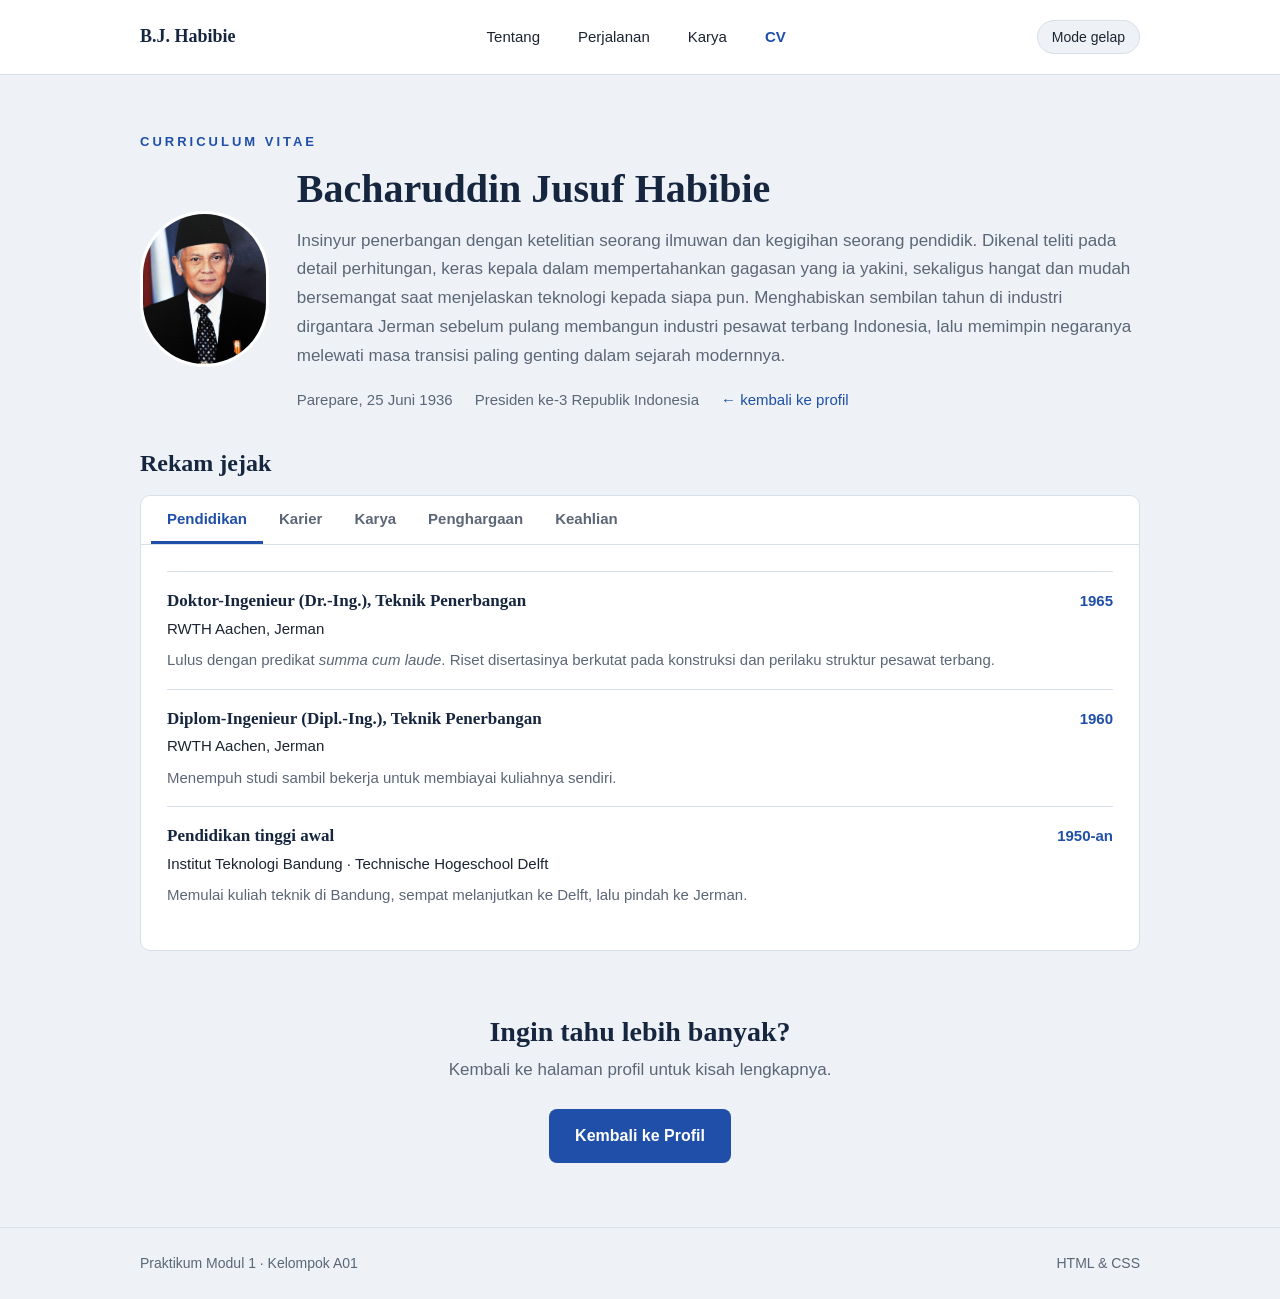
==== commit 57b78a1e: "simplify" ====
--- a/cv.html
+++ b/cv.html
@@ -258,8 +258,8 @@
 
     <footer class="footer">
         <div class="footer-isi">
-            <p>Praktikum Modul 1 &mdash; Pemrograman Web 2026 &middot; Kelompok A01</p>
-            <p>HTML &amp; CSS native, tanpa framework</p>
+            <p>Praktikum Modul 1 &middot; Kelompok A01</p>
+            <p>HTML &amp; CSS</p>
         </div>
     </footer>
 
